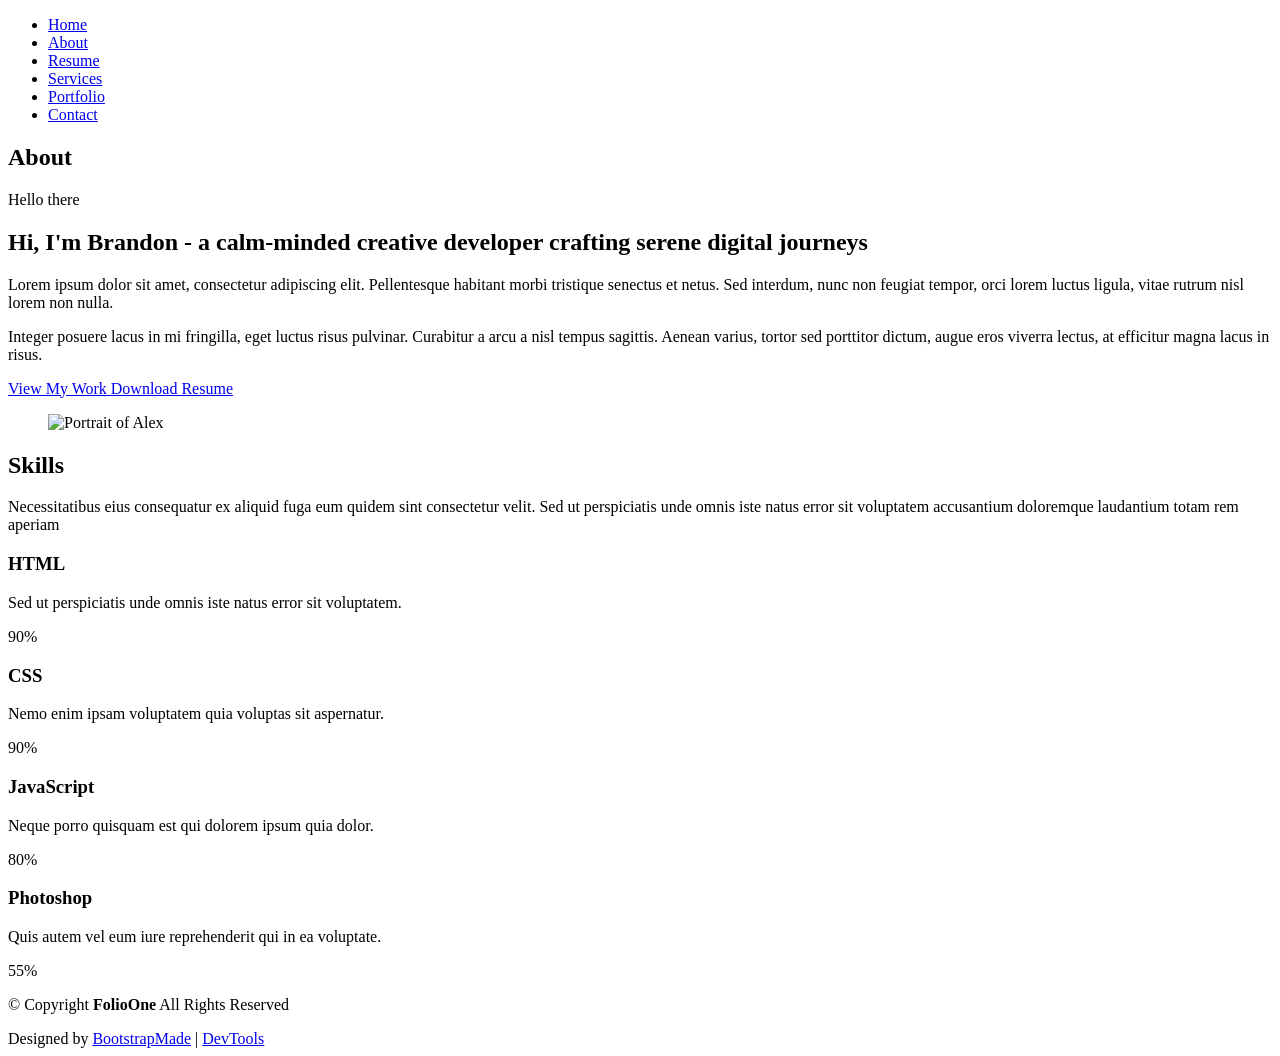
==== about.html @ 2820eb77 "Add files via upload" ====
<!DOCTYPE html>
<html lang="en">

<head>
  <meta charset="utf-8">
  <meta content="width=device-width, initial-scale=1.0" name="viewport">
  <title>About - FolioOne Bootstrap Template</title>
  <meta name="description" content="">
  <meta name="keywords" content="">

  <!-- Favicons -->
  <link href="assets/img/favicon.png" rel="icon">
  <link href="assets/img/apple-touch-icon.png" rel="apple-touch-icon">

  <!-- Fonts -->
  <link href="https://fonts.googleapis.com" rel="preconnect">
  <link href="https://fonts.gstatic.com" rel="preconnect" crossorigin>
  <link href="https://fonts.googleapis.com/css2?family=Roboto:ital,wght@0,100;0,300;0,400;0,500;0,700;0,900;1,100;1,300;1,400;1,500;1,700;1,900&family=Poppins:ital,wght@0,100;0,200;0,300;0,400;0,500;0,600;0,700;0,800;0,900;1,100;1,200;1,300;1,400;1,500;1,600;1,700;1,800;1,900&family=Raleway:ital,wght@0,100;0,200;0,300;0,400;0,500;0,600;0,700;0,800;0,900;1,100;1,200;1,300;1,400;1,500;1,600;1,700;1,800;1,900&display=swap" rel="stylesheet">

  <!-- Vendor CSS Files -->
  <link href="assets/vendor/bootstrap/css/bootstrap.min.css" rel="stylesheet">
  <link href="assets/vendor/bootstrap-icons/bootstrap-icons.css" rel="stylesheet">
  <link href="assets/vendor/aos/aos.css" rel="stylesheet">
  <link href="assets/vendor/swiper/swiper-bundle.min.css" rel="stylesheet">
  <link href="assets/vendor/glightbox/css/glightbox.min.css" rel="stylesheet">

  <!-- Main CSS File -->
  <link href="assets/css/main.css" rel="stylesheet">

  <!-- =======================================================
  * Template Name: FolioOne
  * Template URL: https://bootstrapmade.com/folioone-bootstrap-portfolio-website-template/
  * Updated: Aug 23 2025 with Bootstrap v5.3.7
  * Author: BootstrapMade.com
  * License: https://bootstrapmade.com/license/
  ======================================================== -->
</head>

<body class="about-page">

  <header id="header" class="header d-flex align-items-center light-background sticky-top">
    <div class="container position-relative d-flex align-items-center justify-content-between">

      <!-- <a href="index.html" class="logo d-flex align-items-center me-auto me-xl-0">
      <img src="assets/img/logo.webp" alt="">
      <h1 class="sitename">FolioOne</h1> 
    </a> -->

      <nav id="navmenu" class="navmenu">
        <ul>
          <li><a href="index.html">Home</a></li>
          <li><a href="about.html" class="active">About</a></li>
          <li><a href="resume.html">Resume</a></li>
          <li><a href="services.html">Services</a></li>
          <li><a href="portfolio.html">Portfolio</a></li>
          <li><a href="contact.html">Contact</a></li>
        </ul>
        <i class="mobile-nav-toggle d-xl-none bi bi-list"></i>
      </nav>

      <div class="header-social-links">
        <a href="#" class="twitter"><i class="bi bi-twitter-x"></i></a>
        <a href="#" class="facebook"><i class="bi bi-facebook"></i></a>
        <a href="#" class="instagram"><i class="bi bi-instagram"></i></a>
        <a href="#" class="linkedin"><i class="bi bi-linkedin"></i></a>
      </div>

    </div>
  </header>

  <main class="main">

    <!-- About Section -->
    <section id="about" class="about section">

      <!-- Section Title -->
      <div class="container section-title" data-aos="fade-up">
        <h2>About</h2>
      </div><!-- End Section Title -->

      <div class="container" data-aos="fade-up" data-aos-delay="100">

        <!-- Intro + Photo -->
        <div class="row align-items-center justify-content-between gy-5 mb-5">
          <div class="col-lg-7" data-aos="fade-right" data-aos-delay="150">
            <div class="intro-content">
              <span class="eyebrow">Hello there</span>
              <h2 class="headline">Hi, I'm Brandon - a calm-minded creative developer crafting serene digital journeys</h2>
              <p class="lead">
                Lorem ipsum dolor sit amet, consectetur adipiscing elit. Pellentesque habitant morbi tristique senectus et netus. Sed interdum, nunc non feugiat tempor, orci lorem luctus ligula, vitae rutrum nisl lorem non nulla.
              </p>
              <p>
                Integer posuere lacus in mi fringilla, eget luctus risus pulvinar. Curabitur a arcu a nisl tempus sagittis. Aenean varius, tortor sed porttitor dictum, augue eros viverra lectus, at efficitur magna lacus in risus.
              </p>

              <div class="cta-group">
                <a href="#portfolio" class="btn-ghost">
                  View My Work <i class="bi bi-arrow-up-right"></i>
                </a>
                <a href="#" class="link-underline">
                  Download Resume <i class="bi bi-download"></i>
                </a>
              </div>
            </div>
          </div>

          <div class="col-lg-5" data-aos="zoom-in" data-aos-delay="250">
            <figure class="profile-figure text-center text-lg-end">
              <img src="assets/img/profile/profile-square-11.webp" alt="Portrait of Alex" class="img-fluid profile-photo">
            </figure>
          </div>
        </div>
        <!-- End Intro + Photo -->
      </div>
    </section><!-- /About Section -->

    <!-- Skills Section -->
    <section id="skills" class="skills section">

      <!-- Section Title -->
      <div class="container section-title" data-aos="fade-up">
        <h2>Skills</h2>
        <p>Necessitatibus eius consequatur ex aliquid fuga eum quidem sint consectetur velit. Sed ut perspiciatis unde omnis iste natus error sit voluptatem accusantium doloremque laudantium totam rem aperiam</p>
      </div><!-- End Section Title -->

      <div class="container" data-aos="fade-up" data-aos-delay="100">

        <div class="row g-4 skills-animation">

          <div class="col-md-6 col-lg-3" data-aos="fade-up" data-aos-delay="100">
            <div class="skill-box">
              <h3>HTML</h3>
              <p>Sed ut perspiciatis unde omnis iste natus error sit voluptatem.</p>
              <span class="text-end d-block">90%</span>
              <div class="progress">
                <div class="progress-bar" role="progressbar" aria-valuenow="90" aria-valuemin="0" aria-valuemax="100"></div>
              </div>
            </div>
          </div>

          <div class="col-md-6 col-lg-3" data-aos="fade-up" data-aos-delay="200">
            <div class="skill-box">
              <h3>CSS</h3>
              <p>Nemo enim ipsam voluptatem quia voluptas sit aspernatur.</p>
              <span class="text-end d-block">90%</span>
              <div class="progress">
                <div class="progress-bar" role="progressbar" aria-valuenow="95" aria-valuemin="0" aria-valuemax="100"></div>
              </div>
            </div>
          </div>

          <div class="col-md-6 col-lg-3" data-aos="fade-up" data-aos-delay="300">
            <div class="skill-box">
              <h3>JavaScript</h3>
              <p>Neque porro quisquam est qui dolorem ipsum quia dolor.</p>
              <span class="text-end d-block">80%</span>
              <div class="progress">
                <div class="progress-bar" role="progressbar" aria-valuenow="80" aria-valuemin="0" aria-valuemax="100"></div>
              </div>
            </div>
          </div>

          <div class="col-md-6 col-lg-3" data-aos="fade-up" data-aos-delay="400">
            <div class="skill-box">
              <h3>Photoshop</h3>
              <p>Quis autem vel eum iure reprehenderit qui in ea voluptate.</p>
              <span class="text-end d-block">55%</span>
              <div class="progress">
                <div class="progress-bar" role="progressbar" aria-valuenow="55" aria-valuemin="0" aria-valuemax="100">
                </div>
              </div>
            </div>
          </div>

        </div>

      </div>

    </section><!-- /Skills Section -->
  </main>

  <footer id="footer" class="footer">

    <div class="container">
      <div class="copyright text-center ">
        <p>© <span>Copyright</span> <strong class="px-1 sitename">FolioOne</strong> <span>All Rights Reserved<br></span></p>
      </div>
      <div class="social-links d-flex justify-content-center">
        <a href=""><i class="bi bi-twitter-x"></i></a>
        <a href=""><i class="bi bi-facebook"></i></a>
        <a href=""><i class="bi bi-instagram"></i></a>
        <a href=""><i class="bi bi-linkedin"></i></a>
      </div>
      <div class="credits">
        <!-- All the links in the footer should remain intact. -->
        <!-- You can delete the links only if you've purchased the pro version. -->
        <!-- Licensing information: https://bootstrapmade.com/license/ -->
        <!-- Purchase the pro version with working PHP/AJAX contact form: [buy-url] -->
        Designed by <a href="https://bootstrapmade.com/">BootstrapMade</a> | <a href="https://bootstrapmade.com/tools/">DevTools</a>
      </div>
    </div>

  </footer>

  <!-- Scroll Top -->
  <a href="#" id="scroll-top" class="scroll-top d-flex align-items-center justify-content-center"><i class="bi bi-arrow-up-short"></i></a>

  <!-- Preloader -->
  <div id="preloader"></div>

  <!-- Vendor JS Files -->
  <script src="assets/vendor/bootstrap/js/bootstrap.bundle.min.js"></script>
  <script src="assets/vendor/php-email-form/validate.js"></script>
  <script src="assets/vendor/aos/aos.js"></script>
  <script src="assets/vendor/typed.js/typed.umd.js"></script>
  <script src="assets/vendor/waypoints/noframework.waypoints.js"></script>
  <script src="assets/vendor/purecounter/purecounter_vanilla.js"></script>
  <script src="assets/vendor/swiper/swiper-bundle.min.js"></script>
  <script src="assets/vendor/imagesloaded/imagesloaded.pkgd.min.js"></script>
  <script src="assets/vendor/isotope-layout/isotope.pkgd.min.js"></script>
  <script src="assets/vendor/glightbox/js/glightbox.min.js"></script>

  <!-- Main JS File -->
  <script src="assets/js/main.js"></script>

</body>

</html>
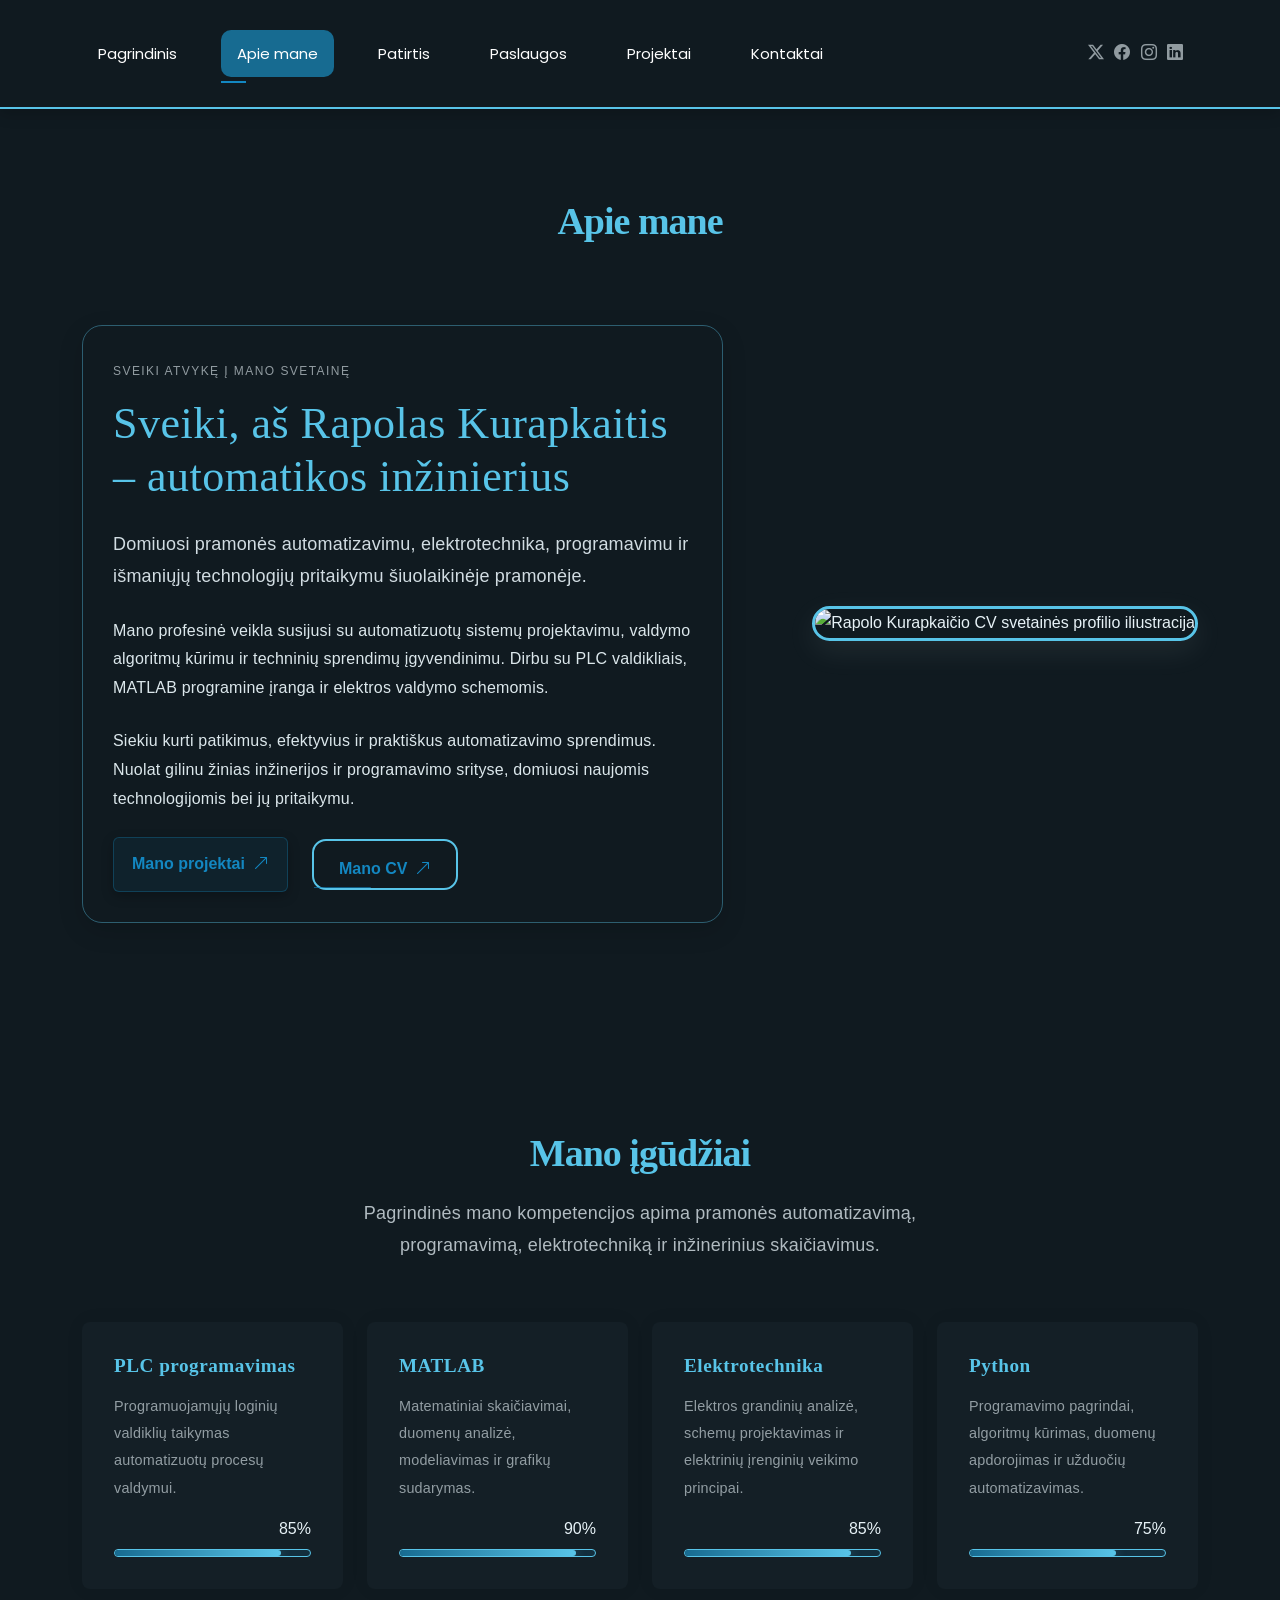
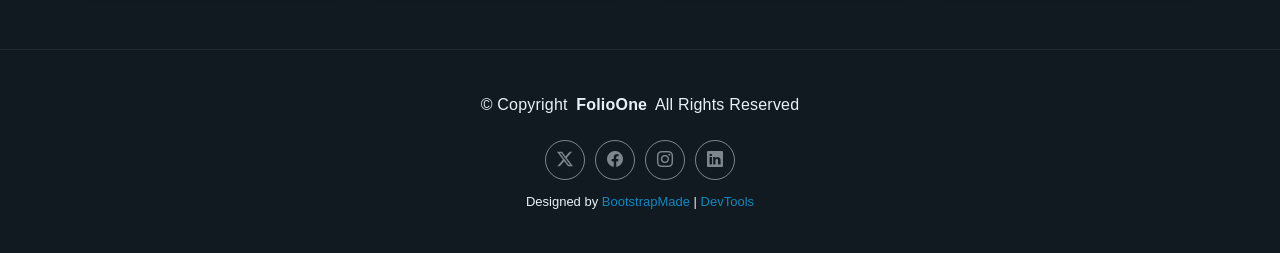
==== commit e77d6a6b: "." ====
--- a/about.html
+++ b/about.html
@@ -1,21 +1,22 @@
+
 <!DOCTYPE html>
-<html lang="en">
+<html lang="lt">
 
 <head>
   <meta charset="utf-8">
   <meta content="width=device-width, initial-scale=1.0" name="viewport">
-  <title>About - FolioOne Bootstrap Template</title>
-  <meta name="description" content="">
-  <meta name="keywords" content="">
+  <title>Apie mane - Rapolas Kurapkaitis</title>
+  <meta name="description" content="Rapolas Kurapkaitis – automatikos inžinierius. Informacija apie profesinę veiklą, patirtį ir įgūdžius.">
+  <meta name="keywords" content="Rapolas Kurapkaitis, automatika, inžinerija, PLC, MATLAB, programavimas">
 
   <!-- Favicons -->
-  <link href="assets/img/favicon.png" rel="icon">
+  <link href="assets/img/Zenklas-Itampa.png" rel="icon">
   <link href="assets/img/apple-touch-icon.png" rel="apple-touch-icon">
 
   <!-- Fonts -->
   <link href="https://fonts.googleapis.com" rel="preconnect">
   <link href="https://fonts.gstatic.com" rel="preconnect" crossorigin>
-  <link href="https://fonts.googleapis.com/css2?family=Roboto:ital,wght@0,100;0,300;0,400;0,500;0,700;0,900;1,100;1,300;1,400;1,500;1,700;1,900&family=Poppins:ital,wght@0,100;0,200;0,300;0,400;0,500;0,600;0,700;0,800;0,900;1,100;1,200;1,300;1,400;1,500;1,600;1,700;1,800;1,900&family=Raleway:ital,wght@0,100;0,200;0,300;0,400;0,500;0,600;0,700;0,800;0,900;1,100;1,200;1,300;1,400;1,500;1,600;1,700;1,800;1,900&display=swap" rel="stylesheet">
+  <link href="https://fonts.googleapis.com/css2?family=Roboto:ital,wght@0,100;0,300;0,400;0,500;0,700;0,900;1,100;1,300;1,400;1,500;1,700;1,900&family=Poppins:ital,wght@0,100;0,200;0,300;0,400;0,500;0,600;0,700;0,800;0,900;1,100;1,200;1,300;1,400;1,500;1,600;1,700;1,800;1,900&family=Raleway:ital,wght@0,100;0,200;0,300;0,400;0,500;0,600;0,700;0,800;0,900;1,100;1,300;1,400;1,500;1,600;1,700;1,800;1,900&display=swap" rel="stylesheet">
 
   <!-- Vendor CSS Files -->
   <link href="assets/vendor/bootstrap/css/bootstrap.min.css" rel="stylesheet">
@@ -26,6 +27,7 @@
 
   <!-- Main CSS File -->
   <link href="assets/css/main.css" rel="stylesheet">
+  <link href="assets/css/custom.css" rel="stylesheet">
 
   <!-- =======================================================
   * Template Name: FolioOne
@@ -41,28 +43,23 @@
   <header id="header" class="header d-flex align-items-center light-background sticky-top">
     <div class="container position-relative d-flex align-items-center justify-content-between">
 
-      <!-- <a href="index.html" class="logo d-flex align-items-center me-auto me-xl-0">
-      <img src="assets/img/logo.webp" alt="">
-      <h1 class="sitename">FolioOne</h1> 
-    </a> -->
-
       <nav id="navmenu" class="navmenu">
         <ul>
-          <li><a href="index.html">Home</a></li>
-          <li><a href="about.html" class="active">About</a></li>
-          <li><a href="resume.html">Resume</a></li>
-          <li><a href="services.html">Services</a></li>
-          <li><a href="portfolio.html">Portfolio</a></li>
-          <li><a href="contact.html">Contact</a></li>
+          <li><a href="index.html">Pagrindinis</a></li>
+          <li><a href="about.html" class="active">Apie mane</a></li>
+          <li><a href="resume.html">Patirtis</a></li>
+          <li><a href="services.html">Paslaugos</a></li>
+          <li><a href="portfolio.html">Projektai</a></li>
+          <li><a href="contact.html">Kontaktai</a></li>
         </ul>
         <i class="mobile-nav-toggle d-xl-none bi bi-list"></i>
       </nav>
 
       <div class="header-social-links">
-        <a href="#" class="twitter"><i class="bi bi-twitter-x"></i></a>
-        <a href="#" class="facebook"><i class="bi bi-facebook"></i></a>
-        <a href="#" class="instagram"><i class="bi bi-instagram"></i></a>
-        <a href="#" class="linkedin"><i class="bi bi-linkedin"></i></a>
+        <a href="#" class="twitter" aria-label="X"><i class="bi bi-twitter-x"></i></a>
+        <a href="#" class="facebook" aria-label="Facebook"><i class="bi bi-facebook"></i></a>
+        <a href="#" class="instagram" aria-label="Instagram"><i class="bi bi-instagram"></i></a>
+        <a href="#" class="linkedin" aria-label="LinkedIn"><i class="bi bi-linkedin"></i></a>
       </div>
 
     </div>
@@ -75,42 +72,68 @@
 
       <!-- Section Title -->
       <div class="container section-title" data-aos="fade-up">
-        <h2>About</h2>
+        <h2>Apie mane</h2>
       </div><!-- End Section Title -->
 
       <div class="container" data-aos="fade-up" data-aos-delay="100">
 
         <!-- Intro + Photo -->
         <div class="row align-items-center justify-content-between gy-5 mb-5">
+
           <div class="col-lg-7" data-aos="fade-right" data-aos-delay="150">
             <div class="intro-content">
-              <span class="eyebrow">Hello there</span>
-              <h2 class="headline">Hi, I'm Brandon - a calm-minded creative developer crafting serene digital journeys</h2>
+
+              <span class="eyebrow">Sveiki atvykę į mano svetainę</span>
+
+              <h2 class="headline">
+                Sveiki, aš Rapolas Kurapkaitis – automatikos inžinierius
+              </h2>
+
               <p class="lead">
-                Lorem ipsum dolor sit amet, consectetur adipiscing elit. Pellentesque habitant morbi tristique senectus et netus. Sed interdum, nunc non feugiat tempor, orci lorem luctus ligula, vitae rutrum nisl lorem non nulla.
-              </p>
-              <p>
-                Integer posuere lacus in mi fringilla, eget luctus risus pulvinar. Curabitur a arcu a nisl tempus sagittis. Aenean varius, tortor sed porttitor dictum, augue eros viverra lectus, at efficitur magna lacus in risus.
+                Domiuosi pramonės automatizavimu, elektrotechnika,
+                programavimu ir išmaniųjų technologijų pritaikymu
+                šiuolaikinėje pramonėje.
+              </p>
+
+              <p>
+                Mano profesinė veikla susijusi su automatizuotų sistemų
+                projektavimu, valdymo algoritmų kūrimu ir techninių
+                sprendimų įgyvendinimu. Dirbu su PLC valdikliais,
+                MATLAB programine įranga ir elektros valdymo schemomis.
+              </p>
+
+              <p>
+                Siekiu kurti patikimus, efektyvius ir praktiškus
+                automatizavimo sprendimus. Nuolat gilinu žinias
+                inžinerijos ir programavimo srityse, domiuosi
+                naujomis technologijomis bei jų pritaikymu.
               </p>
 
               <div class="cta-group">
-                <a href="#portfolio" class="btn-ghost">
-                  View My Work <i class="bi bi-arrow-up-right"></i>
+                <a href="portfolio.html" class="btn-ghost">
+                  Mano projektai <i class="bi bi-arrow-up-right"></i>
                 </a>
-                <a href="#" class="link-underline">
-                  Download Resume <i class="bi bi-download"></i>
+
+                <a href="resume.html" class="link-underline">
+                  Mano CV <i class="bi bi-arrow-up-right"></i>
                 </a>
               </div>
+
             </div>
           </div>
 
           <div class="col-lg-5" data-aos="zoom-in" data-aos-delay="250">
             <figure class="profile-figure text-center text-lg-end">
-              <img src="assets/img/profile/profile-square-11.webp" alt="Portrait of Alex" class="img-fluid profile-photo">
+              <img
+                src="assets/img/profile/profile-square-11.webp"
+                alt="Rapolo Kurapkaičio CV svetainės profilio iliustracija"
+                class="img-fluid profile-photo">
             </figure>
           </div>
+
         </div>
         <!-- End Intro + Photo -->
+
       </div>
     </section><!-- /About Section -->
 
@@ -119,54 +142,96 @@
 
       <!-- Section Title -->
       <div class="container section-title" data-aos="fade-up">
-        <h2>Skills</h2>
-        <p>Necessitatibus eius consequatur ex aliquid fuga eum quidem sint consectetur velit. Sed ut perspiciatis unde omnis iste natus error sit voluptatem accusantium doloremque laudantium totam rem aperiam</p>
+        <h2>Mano įgūdžiai</h2>
+        <p>
+          Pagrindinės mano kompetencijos apima pramonės automatizavimą,
+          programavimą, elektrotechniką ir inžinerinius skaičiavimus.
+        </p>
       </div><!-- End Section Title -->
 
       <div class="container" data-aos="fade-up" data-aos-delay="100">
 
         <div class="row g-4 skills-animation">
 
+          <!-- Skill 1 -->
           <div class="col-md-6 col-lg-3" data-aos="fade-up" data-aos-delay="100">
             <div class="skill-box">
-              <h3>HTML</h3>
-              <p>Sed ut perspiciatis unde omnis iste natus error sit voluptatem.</p>
+              <h3>PLC programavimas</h3>
+              <p>
+                Programuojamųjų loginių valdiklių taikymas
+                automatizuotų procesų valdymui.
+              </p>
+              <span class="text-end d-block">85%</span>
+              <div class="progress">
+                <div
+                  class="progress-bar"
+                  role="progressbar"
+                  aria-valuenow="85"
+                  aria-valuemin="0"
+                  aria-valuemax="100">
+                </div>
+              </div>
+            </div>
+          </div>
+
+          <!-- Skill 2 -->
+          <div class="col-md-6 col-lg-3" data-aos="fade-up" data-aos-delay="200">
+            <div class="skill-box">
+              <h3>MATLAB</h3>
+              <p>
+                Matematiniai skaičiavimai, duomenų analizė,
+                modeliavimas ir grafikų sudarymas.
+              </p>
               <span class="text-end d-block">90%</span>
               <div class="progress">
-                <div class="progress-bar" role="progressbar" aria-valuenow="90" aria-valuemin="0" aria-valuemax="100"></div>
-              </div>
-            </div>
-          </div>
-
-          <div class="col-md-6 col-lg-3" data-aos="fade-up" data-aos-delay="200">
-            <div class="skill-box">
-              <h3>CSS</h3>
-              <p>Nemo enim ipsam voluptatem quia voluptas sit aspernatur.</p>
-              <span class="text-end d-block">90%</span>
-              <div class="progress">
-                <div class="progress-bar" role="progressbar" aria-valuenow="95" aria-valuemin="0" aria-valuemax="100"></div>
-              </div>
-            </div>
-          </div>
-
+                <div
+                  class="progress-bar"
+                  role="progressbar"
+                  aria-valuenow="90"
+                  aria-valuemin="0"
+                  aria-valuemax="100">
+                </div>
+              </div>
+            </div>
+          </div>
+
+          <!-- Skill 3 -->
           <div class="col-md-6 col-lg-3" data-aos="fade-up" data-aos-delay="300">
             <div class="skill-box">
-              <h3>JavaScript</h3>
-              <p>Neque porro quisquam est qui dolorem ipsum quia dolor.</p>
-              <span class="text-end d-block">80%</span>
+              <h3>Elektrotechnika</h3>
+              <p>
+                Elektros grandinių analizė, schemų projektavimas
+                ir elektrinių įrenginių veikimo principai.
+              </p>
+              <span class="text-end d-block">85%</span>
               <div class="progress">
-                <div class="progress-bar" role="progressbar" aria-valuenow="80" aria-valuemin="0" aria-valuemax="100"></div>
-              </div>
-            </div>
-          </div>
-
+                <div
+                  class="progress-bar"
+                  role="progressbar"
+                  aria-valuenow="85"
+                  aria-valuemin="0"
+                  aria-valuemax="100">
+                </div>
+              </div>
+            </div>
+          </div>
+
+          <!-- Skill 4 -->
           <div class="col-md-6 col-lg-3" data-aos="fade-up" data-aos-delay="400">
             <div class="skill-box">
-              <h3>Photoshop</h3>
-              <p>Quis autem vel eum iure reprehenderit qui in ea voluptate.</p>
-              <span class="text-end d-block">55%</span>
+              <h3>Python</h3>
+              <p>
+                Programavimo pagrindai, algoritmų kūrimas,
+                duomenų apdorojimas ir užduočių automatizavimas.
+              </p>
+              <span class="text-end d-block">75%</span>
               <div class="progress">
-                <div class="progress-bar" role="progressbar" aria-valuenow="55" aria-valuemin="0" aria-valuemax="100">
+                <div
+                  class="progress-bar"
+                  role="progressbar"
+                  aria-valuenow="75"
+                  aria-valuemin="0"
+                  aria-valuemax="100">
                 </div>
               </div>
             </div>
@@ -177,33 +242,45 @@
       </div>
 
     </section><!-- /Skills Section -->
+
   </main>
 
   <footer id="footer" class="footer">
 
     <div class="container">
-      <div class="copyright text-center ">
-        <p>© <span>Copyright</span> <strong class="px-1 sitename">FolioOne</strong> <span>All Rights Reserved<br></span></p>
-      </div>
+      <div class="copyright text-center">
+        <p>
+          © <span>Copyright</span>
+          <strong class="px-1 sitename">FolioOne</strong>
+          <span>All Rights Reserved</span>
+        </p>
+      </div>
+
       <div class="social-links d-flex justify-content-center">
-        <a href=""><i class="bi bi-twitter-x"></i></a>
-        <a href=""><i class="bi bi-facebook"></i></a>
-        <a href=""><i class="bi bi-instagram"></i></a>
-        <a href=""><i class="bi bi-linkedin"></i></a>
-      </div>
+        <a href="#" aria-label="X"><i class="bi bi-twitter-x"></i></a>
+        <a href="#" aria-label="Facebook"><i class="bi bi-facebook"></i></a>
+        <a href="#" aria-label="Instagram"><i class="bi bi-instagram"></i></a>
+        <a href="#" aria-label="LinkedIn"><i class="bi bi-linkedin"></i></a>
+      </div>
+
       <div class="credits">
         <!-- All the links in the footer should remain intact. -->
         <!-- You can delete the links only if you've purchased the pro version. -->
         <!-- Licensing information: https://bootstrapmade.com/license/ -->
         <!-- Purchase the pro version with working PHP/AJAX contact form: [buy-url] -->
-        Designed by <a href="https://bootstrapmade.com/">BootstrapMade</a> | <a href="https://bootstrapmade.com/tools/">DevTools</a>
-      </div>
+        Designed by
+        <a href="https://bootstrapmade.com/">BootstrapMade</a>
+        |
+        <a href="https://bootstrapmade.com/tools/">DevTools</a>
+      </div>
+
     </div>
-
   </footer>
 
   <!-- Scroll Top -->
-  <a href="#" id="scroll-top" class="scroll-top d-flex align-items-center justify-content-center"><i class="bi bi-arrow-up-short"></i></a>
+  <a href="#" id="scroll-top" class="scroll-top d-flex align-items-center justify-content-center">
+    <i class="bi bi-arrow-up-short"></i>
+  </a>
 
   <!-- Preloader -->
   <div id="preloader"></div>
@@ -225,4 +302,4 @@
 
 </body>
 
-</html>+</html>
--- a/assets/css/main.css
+++ b/assets/css/main.css
@@ -0,0 +1,2855 @@
+/**
+* Template Name: FolioOne
+* Template URL: https://bootstrapmade.com/folioone-bootstrap-portfolio-website-template/
+* Updated: Aug 23 2025 with Bootstrap v5.3.7
+* Author: BootstrapMade.com
+* License: https://bootstrapmade.com/license/
+*/
+
+/*--------------------------------------------------------------
+# Font & Color Variables
+# Help: https://bootstrapmade.com/color-system/
+--------------------------------------------------------------*/
+/* Fonts */
+:root {
+  --default-font: "Roboto",  system-ui, -apple-system, "Segoe UI", Roboto, "Helvetica Neue", Arial, "Noto Sans", "Liberation Sans", sans-serif, "Apple Color Emoji", "Segoe UI Emoji", "Segoe UI Symbol", "Noto Color Emoji";
+  --heading-font: "Raleway",  sans-serif;
+  --nav-font: "Poppins",  sans-serif;
+}
+
+/* Global Colors - The following color variables are used throughout the website. Updating them here will change the color scheme of the entire website */
+:root { 
+  --background-color: #101a20; /* Background color for the entire website, including individual sections */
+  --default-color: #e7f2f7; /* Default color used for the majority of the text content across the entire website */
+  --heading-color: #ffffff; /* Color for headings, subheadings and title throughout the website */
+  --accent-color: #1387c1; /* Accent color that represents your brand on the website. It's used for buttons, links, and other elements that need to stand out */
+  --surface-color: #141f26; /* The surface color is used as a background of boxed elements within sections, such as cards, icon boxes, or other elements that require a visual separation from the global background. */
+  --contrast-color: #ffffff; /* Contrast color for text, ensuring readability against backgrounds of accent, heading, or default colors. */
+}
+
+/* Nav Menu Colors - The following color variables are used specifically for the navigation menu. They are separate from the global colors to allow for more customization options */
+:root {
+  --nav-color: #ffffff;  /* The default color of the main navmenu links */
+  --nav-hover-color: #1387c1; /* Applied to main navmenu links when they are hovered over or active */
+  --nav-mobile-background-color: #213642; /* Used as the background color for mobile navigation menu */
+  --nav-dropdown-background-color: #051117; /* Used as the background color for dropdown items that appear when hovering over primary navigation items */
+  --nav-dropdown-color: #e7f2f7; /* Used for navigation links of the dropdown items in the navigation menu. */
+  --nav-dropdown-hover-color: #1387c1; /* Similar to --nav-hover-color, this color is applied to dropdown navigation links when they are hovered over. */
+}
+
+/* Color Presets - These classes override global colors when applied to any section or element, providing reuse of the sam color scheme. */
+
+.light-background {
+  --background-color: #142027;
+  --surface-color: #325264;
+}
+
+.dark-background {
+  --background-color: #0b1419;
+  --default-color: #ffffff;
+  --heading-color: #ffffff;
+  --surface-color: #252525;
+  --contrast-color: #ffffff;
+}
+
+/* Smooth scroll */
+:root {
+  scroll-behavior: smooth;
+}
+
+/*--------------------------------------------------------------
+# General Styling & Shared Classes
+--------------------------------------------------------------*/
+body {
+  color: var(--default-color);
+  background-color: var(--background-color);
+  font-family: var(--default-font);
+}
+
+a {
+  color: var(--accent-color);
+  text-decoration: none;
+  transition: 0.3s;
+}
+
+a:hover {
+  color: color-mix(in srgb, var(--accent-color), transparent 25%);
+  text-decoration: none;
+}
+
+h1,
+h2,
+h3,
+h4,
+h5,
+h6 {
+  color: var(--heading-color);
+  font-family: var(--heading-font);
+}
+
+/* PHP Email Form Messages
+------------------------------*/
+.php-email-form .error-message {
+  display: none;
+  background: #df1529;
+  color: #ffffff;
+  text-align: left;
+  padding: 15px;
+  margin-bottom: 24px;
+  font-weight: 600;
+}
+
+.php-email-form .sent-message {
+  display: none;
+  color: #ffffff;
+  background: #059652;
+  text-align: center;
+  padding: 15px;
+  margin-bottom: 24px;
+  font-weight: 600;
+}
+
+.php-email-form .loading {
+  display: none;
+  background: var(--surface-color);
+  text-align: center;
+  padding: 15px;
+  margin-bottom: 24px;
+}
+
+.php-email-form .loading:before {
+  content: "";
+  display: inline-block;
+  border-radius: 50%;
+  width: 24px;
+  height: 24px;
+  margin: 0 10px -6px 0;
+  border: 3px solid var(--accent-color);
+  border-top-color: var(--surface-color);
+  animation: php-email-form-loading 1s linear infinite;
+}
+
+@keyframes php-email-form-loading {
+  0% {
+    transform: rotate(0deg);
+  }
+
+  100% {
+    transform: rotate(360deg);
+  }
+}
+
+/*--------------------------------------------------------------
+# Global Header
+--------------------------------------------------------------*/
+.header {
+  --background-color: rgba(255, 255, 255, 0);
+  color: var(--default-color);
+  background-color: var(--background-color);
+  padding: 15px 0;
+  transition: all 0.5s;
+  z-index: 997;
+  border-bottom: 1px solid color-mix(in srgb, var(--default-color), transparent 92%);
+}
+
+.header .logo {
+  line-height: 1;
+}
+
+.header .logo img {
+  max-height: 36px;
+  margin-right: 8px;
+}
+
+.header .logo h1 {
+  font-size: 32px;
+  margin: 0;
+  font-weight: 400;
+  color: var(--heading-color);
+}
+
+.header .header-social-links {
+  padding-right: 15px;
+}
+
+.header .header-social-links a {
+  color: color-mix(in srgb, var(--default-color), transparent 40%);
+  padding-left: 6px;
+  display: inline-block;
+  transition: 0.3s;
+  font-size: 16px;
+}
+
+.header .header-social-links a:hover {
+  color: var(--default-color);
+}
+
+.header .header-social-links a i {
+  line-height: 0px;
+}
+
+@media (max-width: 1200px) {
+  .header .logo {
+    order: 1;
+  }
+
+  .header .header-social-links {
+    order: 2;
+  }
+
+  .header .navmenu {
+    order: 3;
+  }
+}
+
+/* Global Header on Scroll
+------------------------------*/
+.scrolled .header {
+  --background-color: rgba(16, 26, 32, 0.9);
+}
+
+/*--------------------------------------------------------------
+# Navigation Menu
+--------------------------------------------------------------*/
+/* Desktop Navigation */
+@media (min-width: 1200px) {
+  .navmenu {
+    padding: 0;
+  }
+
+  .navmenu ul {
+    margin: 0;
+    padding: 0;
+    display: flex;
+    list-style: none;
+    align-items: center;
+  }
+
+  .navmenu li {
+    position: relative;
+  }
+
+  .navmenu>ul>li {
+    white-space: nowrap;
+    padding: 15px 28px 15px 0;
+  }
+
+  .navmenu>ul>li:last-child {
+    padding-right: 0;
+  }
+
+  .navmenu a,
+  .navmenu a:focus {
+    color: var(--nav-color);
+    font-size: 15px;
+    padding: 0 2px;
+    font-family: var(--nav-font);
+    font-weight: 400;
+    display: flex;
+    align-items: center;
+    justify-content: space-between;
+    white-space: nowrap;
+    transition: 0.3s;
+    position: relative;
+  }
+
+  .navmenu a i,
+  .navmenu a:focus i {
+    font-size: 12px;
+    line-height: 0;
+    margin-left: 5px;
+    transition: 0.3s;
+  }
+
+  .navmenu>ul>li>a:before {
+    content: "";
+    position: absolute;
+    height: 2px;
+    bottom: -6px;
+    left: 0;
+    background-color: var(--nav-hover-color);
+    visibility: hidden;
+    width: 0px;
+    transition: all 0.3s ease-in-out 0s;
+  }
+
+  .navmenu a:hover:before,
+  .navmenu li:hover>a:before,
+  .navmenu .active:before {
+    visibility: visible;
+    width: 25px;
+  }
+
+  .navmenu li:hover>a,
+  .navmenu .active,
+  .navmenu .active:focus {
+    color: var(--nav-hover-color);
+  }
+
+  .navmenu .dropdown ul {
+    margin: 0;
+    padding: 10px 0;
+    background: var(--nav-dropdown-background-color);
+    display: block;
+    position: absolute;
+    visibility: hidden;
+    left: -5px;
+    top: 130%;
+    opacity: 0;
+    transition: 0.3s;
+    border-radius: 4px;
+    z-index: 99;
+    box-shadow: 0px 0px 30px rgba(0, 0, 0, 0.1);
+  }
+
+  .navmenu .dropdown ul li {
+    min-width: 200px;
+  }
+
+  .navmenu .dropdown ul a {
+    padding: 10px 20px;
+    font-size: 15px;
+    text-transform: none;
+    color: var(--nav-dropdown-color);
+  }
+
+  .navmenu .dropdown ul a i {
+    font-size: 12px;
+  }
+
+  .navmenu .dropdown ul a:hover,
+  .navmenu .dropdown ul .active:hover,
+  .navmenu .dropdown ul li:hover>a {
+    color: var(--nav-dropdown-hover-color);
+  }
+
+  .navmenu .dropdown:hover>ul {
+    opacity: 1;
+    top: 100%;
+    visibility: visible;
+  }
+
+  .navmenu .dropdown .dropdown ul {
+    top: 0;
+    left: -90%;
+    visibility: hidden;
+  }
+
+  .navmenu .dropdown .dropdown:hover>ul {
+    opacity: 1;
+    top: 0;
+    left: -100%;
+    visibility: visible;
+  }
+}
+
+/* Mobile Navigation */
+@media (max-width: 1199px) {
+  .mobile-nav-toggle {
+    color: var(--nav-color);
+    font-size: 28px;
+    line-height: 0;
+    margin-right: 10px;
+    cursor: pointer;
+    transition: color 0.3s;
+  }
+
+  .navmenu {
+    padding: 0;
+    z-index: 9997;
+  }
+
+  .navmenu ul {
+    display: none;
+    list-style: none;
+    position: absolute;
+    inset: 60px 20px 20px 20px;
+    padding: 10px 0;
+    margin: 0;
+    border-radius: 6px;
+    background-color: var(--nav-mobile-background-color);
+    border: 1px solid color-mix(in srgb, var(--default-color), transparent 90%);
+    box-shadow: none;
+    overflow-y: auto;
+    transition: 0.3s;
+    z-index: 9998;
+  }
+
+  .navmenu a,
+  .navmenu a:focus {
+    color: var(--nav-dropdown-color);
+    padding: 10px 20px;
+    font-family: var(--nav-font);
+    font-size: 17px;
+    font-weight: 500;
+    display: flex;
+    align-items: center;
+    justify-content: space-between;
+    white-space: nowrap;
+    transition: 0.3s;
+  }
+
+  .navmenu a i,
+  .navmenu a:focus i {
+    font-size: 12px;
+    line-height: 0;
+    margin-left: 5px;
+    width: 30px;
+    height: 30px;
+    display: flex;
+    align-items: center;
+    justify-content: center;
+    border-radius: 50%;
+    transition: 0.3s;
+    background-color: color-mix(in srgb, var(--accent-color), transparent 90%);
+  }
+
+  .navmenu a i:hover,
+  .navmenu a:focus i:hover {
+    background-color: var(--accent-color);
+    color: var(--contrast-color);
+  }
+
+  .navmenu a:hover,
+  .navmenu .active,
+  .navmenu .active:focus {
+    color: var(--nav-dropdown-hover-color);
+  }
+
+  .navmenu .active i,
+  .navmenu .active:focus i {
+    background-color: var(--accent-color);
+    color: var(--contrast-color);
+    transform: rotate(180deg);
+  }
+
+  .navmenu .dropdown ul {
+    position: static;
+    display: none;
+    z-index: 99;
+    padding: 10px 0;
+    margin: 10px 20px;
+    background-color: var(--nav-dropdown-background-color);
+    transition: all 0.5s ease-in-out;
+  }
+
+  .navmenu .dropdown ul ul {
+    background-color: rgba(33, 37, 41, 0.1);
+  }
+
+  .navmenu .dropdown>.dropdown-active {
+    display: block;
+    background-color: rgba(33, 37, 41, 0.03);
+  }
+
+  .mobile-nav-active {
+    overflow: hidden;
+  }
+
+  .mobile-nav-active .mobile-nav-toggle {
+    color: #fff;
+    position: absolute;
+    font-size: 32px;
+    top: 15px;
+    right: 15px;
+    margin-right: 0;
+    z-index: 9999;
+  }
+
+  .mobile-nav-active .navmenu {
+    position: fixed;
+    overflow: hidden;
+    inset: 0;
+    background: rgba(33, 37, 41, 0.8);
+    transition: 0.3s;
+  }
+
+  .mobile-nav-active .navmenu>ul {
+    display: block;
+  }
+}
+
+/*--------------------------------------------------------------
+# Global Footer
+--------------------------------------------------------------*/
+.footer {
+  color: var(--default-color);
+  background-color: var(--background-color);
+  font-size: 14px;
+  padding: 40px 0;
+  position: relative;
+  border-top: 1px solid color-mix(in srgb, var(--default-color), transparent 92%);
+}
+
+.footer .copyright p {
+  margin-bottom: 0;
+}
+
+.footer .social-links {
+  margin-top: 20px;
+}
+
+.footer .social-links a {
+  display: flex;
+  align-items: center;
+  justify-content: center;
+  width: 40px;
+  height: 40px;
+  border-radius: 50%;
+  border: 1px solid color-mix(in srgb, var(--default-color), transparent 50%);
+  font-size: 16px;
+  color: color-mix(in srgb, var(--default-color), transparent 50%);
+  margin: 0 5px;
+  transition: 0.3s;
+}
+
+.footer .social-links a:hover {
+  color: var(--accent-color);
+  border-color: var(--accent-color);
+}
+
+.footer .credits {
+  margin-top: 10px;
+  font-size: 13px;
+  text-align: center;
+}
+
+/*--------------------------------------------------------------
+# Preloader
+--------------------------------------------------------------*/
+#preloader {
+  position: fixed;
+  inset: 0;
+  z-index: 9999;
+  overflow: hidden;
+  background-color: var(--background-color);
+  transition: all 0.6s ease-out;
+  width: 100%;
+  height: 100vh;
+}
+
+#preloader:before,
+#preloader:after {
+  content: "";
+  position: absolute;
+  border: 4px solid var(--accent-color);
+  border-radius: 50%;
+  animation: animate-preloader 2s cubic-bezier(0, 0.2, 0.8, 1) infinite;
+}
+
+#preloader:after {
+  animation-delay: -0.5s;
+}
+
+@keyframes animate-preloader {
+  0% {
+    width: 10px;
+    height: 10px;
+    top: calc(50% - 5px);
+    left: calc(50% - 5px);
+    opacity: 1;
+  }
+
+  100% {
+    width: 72px;
+    height: 72px;
+    top: calc(50% - 36px);
+    left: calc(50% - 36px);
+    opacity: 0;
+  }
+}
+
+/*--------------------------------------------------------------
+# Scroll Top Button
+--------------------------------------------------------------*/
+.scroll-top {
+  position: fixed;
+  visibility: hidden;
+  opacity: 0;
+  right: 15px;
+  bottom: -15px;
+  z-index: 99999;
+  background-color: var(--accent-color);
+  width: 44px;
+  height: 44px;
+  border-radius: 50px;
+  transition: all 0.4s;
+}
+
+.scroll-top i {
+  font-size: 24px;
+  color: var(--contrast-color);
+  line-height: 0;
+}
+
+.scroll-top:hover {
+  background-color: color-mix(in srgb, var(--accent-color), transparent 20%);
+  color: var(--contrast-color);
+}
+
+.scroll-top.active {
+  visibility: visible;
+  opacity: 1;
+  bottom: 15px;
+}
+
+/*--------------------------------------------------------------
+# Disable aos animation delay on mobile devices
+--------------------------------------------------------------*/
+@media screen and (max-width: 768px) {
+  [data-aos-delay] {
+    transition-delay: 0 !important;
+  }
+}
+
+/*--------------------------------------------------------------
+# Global Page Titles & Breadcrumbs
+--------------------------------------------------------------*/
+.page-title {
+  color: var(--default-color);
+  background-color: var(--background-color);
+  position: relative;
+}
+
+.page-title .heading {
+  padding: 80px 0;
+  border-top: 1px solid color-mix(in srgb, var(--default-color), transparent 90%);
+}
+
+.page-title .heading h1 {
+  font-size: 38px;
+  font-weight: 700;
+}
+
+.page-title nav {
+  background-color: color-mix(in srgb, var(--default-color), transparent 96%);
+  padding: 20px 0;
+}
+
+.page-title nav ol {
+  display: flex;
+  flex-wrap: wrap;
+  list-style: none;
+  padding: 0;
+  margin: 0;
+  font-size: 16px;
+  font-weight: 400;
+}
+
+.page-title nav ol li+li {
+  padding-left: 10px;
+}
+
+.page-title nav ol li+li::before {
+  content: "/";
+  display: inline-block;
+  padding-right: 10px;
+  color: color-mix(in srgb, var(--default-color), transparent 70%);
+}
+
+/*--------------------------------------------------------------
+# Global Sections
+--------------------------------------------------------------*/
+section,
+.section {
+  color: var(--default-color);
+  background-color: var(--background-color);
+  padding: 60px 0;
+  scroll-margin-top: 100px;
+  overflow: clip;
+}
+
+@media (max-width: 1199px) {
+
+  section,
+  .section {
+    scroll-margin-top: 66px;
+  }
+}
+
+/*--------------------------------------------------------------
+# Global Section Titles
+--------------------------------------------------------------*/
+.section-title {
+  text-align: center;
+  padding-bottom: 60px;
+  position: relative;
+}
+
+.section-title h2 {
+  font-size: 3.5rem;
+  font-weight: 400;
+  line-height: 1.2;
+  color: var(--heading-color);
+  margin-bottom: 1.5rem;
+  letter-spacing: -1px;
+}
+
+@media (max-width: 768px) {
+  .section-title h2 {
+    font-size: 2.5rem;
+  }
+}
+
+.section-title p {
+  font-size: 1.125rem;
+  line-height: 1.8;
+  color: color-mix(in srgb, var(--default-color), transparent 25%);
+  max-width: 900px;
+  margin: 0 auto;
+  text-wrap: balance;
+}
+
+/*--------------------------------------------------------------
+# Hero Section
+--------------------------------------------------------------*/
+.hero {
+  padding: 80px 0;
+  min-height: 100vh;
+  display: flex;
+  align-items: center;
+}
+
+.hero .hero-content h1 {
+  font-size: 3.5rem;
+  font-weight: 700;
+  margin-bottom: 1rem;
+  line-height: 1.2;
+}
+
+.hero .hero-content h1 .highlight {
+  color: var(--accent-color);
+  position: relative;
+}
+
+.hero .hero-content h1 .highlight::after {
+  content: "";
+  position: absolute;
+  bottom: 0;
+  left: 0;
+  width: 100%;
+  height: 3px;
+  background: linear-gradient(90deg, var(--accent-color), color-mix(in srgb, var(--accent-color), transparent 50%));
+  border-radius: 2px;
+}
+
+@media (max-width: 768px) {
+  .hero .hero-content h1 {
+    font-size: 2.5rem;
+  }
+}
+
+.hero .hero-content h2 {
+  font-size: 1.5rem;
+  font-weight: 400;
+  margin-bottom: 2rem;
+  color: color-mix(in srgb, var(--default-color), transparent 20%);
+}
+
+.hero .hero-content h2 .typed {
+  color: var(--accent-color);
+  font-weight: 600;
+}
+
+@media (max-width: 768px) {
+  .hero .hero-content h2 {
+    font-size: 1.25rem;
+  }
+}
+
+.hero .hero-content p {
+  font-size: 1.1rem;
+  line-height: 1.6;
+  margin-bottom: 2.5rem;
+  color: color-mix(in srgb, var(--default-color), transparent 30%);
+}
+
+.hero .hero-actions {
+  display: flex;
+  gap: 1rem;
+  margin-bottom: 3rem;
+}
+
+.hero .hero-actions .btn {
+  padding: 12px 30px;
+  border-radius: 50px;
+  font-weight: 600;
+  text-decoration: none;
+  transition: all 0.3s ease;
+  border: 2px solid;
+}
+
+.hero .hero-actions .btn.btn-primary {
+  background: var(--accent-color);
+  color: var(--contrast-color);
+  border-color: var(--accent-color);
+}
+
+.hero .hero-actions .btn.btn-primary:hover {
+  background: color-mix(in srgb, var(--accent-color), black 15%);
+  border-color: color-mix(in srgb, var(--accent-color), black 15%);
+  transform: translateY(-2px);
+}
+
+.hero .hero-actions .btn.btn-outline {
+  background: transparent;
+  color: var(--accent-color);
+  border-color: var(--accent-color);
+}
+
+.hero .hero-actions .btn.btn-outline:hover {
+  transform: translateY(-2px);
+}
+
+@media (max-width: 576px) {
+  .hero .hero-actions {
+    flex-direction: column;
+  }
+
+  .hero .hero-actions .btn {
+    text-align: center;
+  }
+}
+
+.hero .social-links {
+  display: flex;
+  gap: 1rem;
+}
+
+.hero .social-links a {
+  width: 45px;
+  height: 45px;
+  background: var(--surface-color);
+  border-radius: 50%;
+  display: flex;
+  align-items: center;
+  justify-content: center;
+  color: var(--default-color);
+  font-size: 1.2rem;
+  transition: all 0.3s ease;
+}
+
+.hero .social-links a:hover {
+  background: var(--accent-color);
+  color: var(--contrast-color);
+  transform: translateY(-3px);
+  box-shadow: 0 8px 25px color-mix(in srgb, var(--accent-color), transparent 70%);
+}
+
+.hero .hero-image {
+  position: relative;
+}
+
+.hero .hero-image .image-wrapper {
+  position: relative;
+  max-width: 450px;
+  margin: 0 auto;
+}
+
+.hero .hero-image .image-wrapper img {
+  border-radius: 20px;
+  box-shadow: 0 5px 15px color-mix(in srgb, var(--default-color), transparent 95%);
+  transition: transform 0.3s ease;
+}
+
+.hero .hero-image .image-wrapper img:hover {
+  transform: scale(1.02);
+}
+
+.hero .hero-image .floating-elements {
+  position: absolute;
+  top: 0;
+  left: 0;
+  right: 0;
+  bottom: 0;
+  pointer-events: none;
+}
+
+.hero .hero-image .floating-elements .floating-card {
+  position: absolute;
+  background: var(--surface-color);
+  padding: 15px 20px;
+  border-radius: 15px;
+  box-shadow: 0 10px 30px color-mix(in srgb, var(--default-color), transparent 90%);
+  display: flex;
+  align-items: center;
+  gap: 10px;
+  font-weight: 600;
+  animation: float 3s ease-in-out infinite;
+}
+
+.hero .hero-image .floating-elements .floating-card i {
+  font-size: 1.5rem;
+  color: var(--accent-color);
+}
+
+.hero .hero-image .floating-elements .floating-card.design {
+  top: 10%;
+  right: -10%;
+  animation-delay: 0s;
+}
+
+.hero .hero-image .floating-elements .floating-card.code {
+  bottom: 30%;
+  left: -15%;
+  animation-delay: 1s;
+}
+
+.hero .hero-image .floating-elements .floating-card.creativity {
+  top: 60%;
+  right: -5%;
+  animation-delay: 2s;
+}
+
+@media (max-width: 992px) {
+  .hero .hero-image .floating-elements .floating-card {
+    display: none;
+  }
+}
+
+@keyframes float {
+
+  0%,
+  100% {
+    transform: translateY(0px);
+  }
+
+  50% {
+    transform: translateY(-10px);
+  }
+}
+
+@media (max-width: 992px) {
+  .hero .hero-content {
+    text-align: center;
+    margin-bottom: 3rem;
+  }
+}
+
+/*--------------------------------------------------------------
+# About Section
+--------------------------------------------------------------*/
+.about .intro-content .eyebrow {
+  display: inline-block;
+  letter-spacing: 0.12em;
+  text-transform: uppercase;
+  font-size: 12px;
+  color: color-mix(in srgb, var(--default-color), transparent 40%);
+  margin-bottom: 16px;
+}
+
+.about .intro-content .headline {
+  font-family: var(--heading-font);
+  font-weight: 300;
+  line-height: 1.2;
+  font-size: clamp(28px, 4vw, 44px);
+  margin: 0 0 24px 0;
+}
+
+.about .intro-content .lead {
+  font-size: 18px;
+  line-height: 1.8;
+  color: color-mix(in srgb, var(--default-color), transparent 10%);
+  margin-bottom: 24px;
+}
+
+.about .intro-content p {
+  line-height: 1.8;
+  margin-bottom: 24px;
+  color: color-mix(in srgb, var(--default-color), transparent 5%);
+}
+
+.about .intro-content .cta-group {
+  display: flex;
+  gap: 24px;
+  align-items: center;
+  margin-top: 24px;
+}
+
+.about .intro-content .cta-group .btn-ghost {
+  display: inline-flex;
+  align-items: center;
+  gap: 8px;
+  padding: 12px 18px;
+  border-radius: 6px;
+  color: var(--accent-color);
+  background: color-mix(in srgb, var(--accent-color), transparent 92%);
+  border: 1px solid color-mix(in srgb, var(--accent-color), transparent 70%);
+  transition: 0.3s ease-in-out;
+}
+
+.about .intro-content .cta-group .btn-ghost:hover,
+.about .intro-content .cta-group .btn-ghost:focus {
+  color: var(--contrast-color);
+  background: var(--accent-color);
+  border-color: var(--accent-color);
+  outline: none;
+  box-shadow: 0 0 0 3px color-mix(in srgb, var(--accent-color), transparent 70%);
+}
+
+.about .intro-content .cta-group .link-underline {
+  display: inline-flex;
+  align-items: center;
+  gap: 8px;
+  position: relative;
+  color: var(--accent-color);
+  padding-bottom: 4px;
+  transition: 0.3s ease-in-out;
+}
+
+.about .intro-content .cta-group .link-underline::after {
+  content: "";
+  position: absolute;
+  left: 0;
+  right: 0;
+  bottom: 0;
+  height: 1px;
+  background: color-mix(in srgb, var(--accent-color), transparent 40%);
+  transform: scaleX(0.4);
+  transform-origin: left;
+  transition: 0.3s ease-in-out;
+}
+
+.about .intro-content .cta-group .link-underline:hover,
+.about .intro-content .cta-group .link-underline:focus {
+  color: color-mix(in srgb, var(--accent-color), transparent 10%);
+  outline: none;
+}
+
+.about .intro-content .cta-group .link-underline:hover::after,
+.about .intro-content .cta-group .link-underline:focus::after {
+  transform: scaleX(1);
+}
+
+.about .profile-figure {
+  margin: 0;
+}
+
+.about .profile-figure .profile-photo {
+  width: 88%;
+  max-width: 440px;
+  border-radius: 18px;
+  box-shadow: 0 10px 30px color-mix(in srgb, var(--default-color), transparent 92%);
+  transform: translateY(0);
+  transition: transform 0.3s ease-in-out;
+}
+
+.about .profile-figure .profile-caption {
+  margin-top: 24px;
+  display: flex;
+  align-items: center;
+  justify-content: center;
+}
+
+.about .profile-figure .profile-caption .meta {
+  font-size: 14px;
+  color: color-mix(in srgb, var(--default-color), transparent 20%);
+}
+
+.about .profile-figure .profile-caption .meta .funfact {
+  font-size: 13px;
+  margin-top: 4px;
+  color: color-mix(in srgb, var(--default-color), transparent 35%);
+}
+
+.about .profile-figure:hover .profile-photo {
+  transform: translateY(-4px);
+}
+
+.about .skill-item {
+  padding: 24px;
+  border-radius: 6px;
+  transition: 0.3s ease-in-out;
+  background: color-mix(in srgb, var(--surface-color), var(--accent-color) 2%);
+  border: 1px solid color-mix(in srgb, var(--default-color), transparent 88%);
+  height: 100%;
+}
+
+.about .skill-item i {
+  font-size: 24px;
+  color: var(--accent-color);
+  margin-bottom: 16px;
+  display: inline-block;
+}
+
+.about .skill-item h3 {
+  font-size: 16px;
+  margin-bottom: 6px;
+  font-weight: 500;
+}
+
+.about .skill-item p {
+  margin: 0;
+  font-size: 14px;
+  color: color-mix(in srgb, var(--default-color), transparent 25%);
+}
+
+.about .skill-item:hover {
+  transform: translateY(-3px);
+  border-color: color-mix(in srgb, var(--accent-color), transparent 60%);
+  box-shadow: 0 10px 30px color-mix(in srgb, var(--default-color), transparent 92%);
+}
+
+.about .timeline-item {
+  position: relative;
+  padding-left: 26px;
+}
+
+.about .timeline-item time {
+  display: inline-block;
+  font-size: 12px;
+  letter-spacing: 0.08em;
+  text-transform: uppercase;
+  color: color-mix(in srgb, var(--default-color), transparent 45%);
+  margin-bottom: 6px;
+}
+
+.about .timeline-item h4 {
+  font-size: 18px;
+  font-weight: 400;
+  margin: 0 0 6px;
+}
+
+.about .timeline-item p {
+  font-size: 14px;
+  color: color-mix(in srgb, var(--default-color), transparent 25%);
+  margin: 0;
+}
+
+.about .timeline-item .dot {
+  position: absolute;
+  left: 0;
+  top: 4px;
+  width: 10px;
+  height: 10px;
+  border-radius: 50%;
+  background: var(--accent-color);
+  box-shadow: 0 0 0 6px color-mix(in srgb, var(--accent-color), transparent 80%);
+}
+
+.about .personal-quote {
+  padding: 24px 0;
+}
+
+.about .personal-quote p {
+  font-family: var(--heading-font);
+  font-weight: 300;
+  font-size: clamp(20px, 3vw, 28px);
+  line-height: 1.5;
+  color: color-mix(in srgb, var(--default-color), transparent 5%);
+  margin: 0 auto;
+  max-width: 800px;
+}
+
+.about .fact-pill {
+  display: flex;
+  align-items: center;
+  justify-content: center;
+  gap: 10px;
+  padding: 10px 14px;
+  border-radius: 999px;
+  border: 1px solid color-mix(in srgb, var(--default-color), transparent 85%);
+  background: var(--surface-color);
+  color: color-mix(in srgb, var(--default-color), transparent 10%);
+  transition: 0.3s ease-in-out;
+}
+
+.about .fact-pill i {
+  color: var(--accent-color);
+}
+
+.about .fact-pill span {
+  font-size: 14px;
+}
+
+.about .fact-pill:hover {
+  transform: translateY(-2px);
+  border-color: color-mix(in srgb, var(--accent-color), transparent 60%);
+  box-shadow: 0 10px 30px color-mix(in srgb, var(--default-color), transparent 92%);
+}
+
+.about .fact-pill:focus-within {
+  box-shadow: 0 0 0 3px color-mix(in srgb, var(--accent-color), transparent 70%);
+}
+
+@media (max-width: 992px) {
+  .about .profile-figure {
+    text-align: center !important;
+  }
+
+  .about .profile-figure .profile-photo {
+    width: 72%;
+  }
+
+  .about .intro-content .cta-group {
+    flex-wrap: wrap;
+  }
+}
+
+@media (max-width: 576px) {
+  .about .profile-figure .profile-photo {
+    width: 100%;
+  }
+}
+
+/*--------------------------------------------------------------
+# Skills Section
+--------------------------------------------------------------*/
+.skills .skill-box {
+  background-color: var(--surface-color);
+  padding: 2rem;
+  border-radius: 8px;
+  box-shadow: 0 0 20px rgba(0, 0, 0, 0.05);
+}
+
+.skills .skill-box h3 {
+  font-size: 1.2rem;
+  margin-bottom: 1rem;
+  font-weight: 600;
+}
+
+.skills .skill-box p {
+  font-size: 0.9rem;
+  margin-bottom: 0.8rem;
+  opacity: 0.6;
+}
+
+.skills .skill-box .progress {
+  background-color: color-mix(in srgb, var(--accent-color), transparent 85%);
+  border-radius: 50px;
+  height: 8px;
+  margin-top: 5px;
+  overflow: hidden;
+}
+
+.skills .skill-box .progress .progress-bar {
+  background-color: var(--accent-color);
+  height: 100%;
+  position: relative;
+  border-radius: 50px;
+  transition: 0.9s;
+  width: 1px;
+}
+
+/*--------------------------------------------------------------
+# Stats Section
+--------------------------------------------------------------*/
+.stats .avatars {
+  position: relative;
+}
+
+.stats .avatars img {
+  width: 60px;
+  height: 60px;
+  border: 3px solid var(--accent-color);
+  margin-right: -15px;
+  transition: transform 0.3s ease;
+}
+
+.stats .avatars img:hover {
+  transform: translateY(-5px);
+  z-index: 2;
+}
+
+.stats .counters h2 {
+  color: var(--heading-color);
+  font-size: 48px;
+  font-weight: 700;
+  margin-bottom: 10px;
+}
+
+.stats .counters h2 span {
+  display: inline-block;
+}
+
+.stats .counters p {
+  color: var(--default-color);
+  font-size: 18px;
+  margin: 0;
+  opacity: 0.9;
+}
+
+@media (max-width: 991px) {
+  .stats .row {
+    text-align: center;
+  }
+
+  .stats .avatars {
+    justify-content: center;
+    margin-bottom: 40px;
+  }
+
+  .stats .counters h2 {
+    font-size: 36px;
+  }
+
+  .stats .counters p {
+    font-size: 16px;
+  }
+
+  .stats .counters .col-md-4 {
+    margin-bottom: 30px;
+  }
+
+  .stats .counters .col-md-4:last-child {
+    margin-bottom: 0;
+  }
+}
+
+@media (max-width: 576px) {
+  .stats {
+    padding: 60px 0;
+  }
+
+  .stats .avatars {
+    flex-wrap: wrap;
+    justify-content: center;
+  }
+
+  .stats .avatars img {
+    margin: 0 -8px;
+  }
+}
+
+/*--------------------------------------------------------------
+# Testimonials Section
+--------------------------------------------------------------*/
+.testimonials .testimonials-carousel,
+.testimonials .testimonials-slider {
+  overflow: hidden;
+}
+
+.testimonials .testimonial-item .testimonial-content {
+  border-left: 3px solid var(--accent-color);
+  padding-left: 30px;
+}
+
+.testimonials .testimonial-item .testimonial-img {
+  border-radius: 50%;
+  border: 4px solid var(--background-color);
+  margin: 0 auto;
+}
+
+.testimonials .testimonial-item h3 {
+  font-size: 20px;
+  font-weight: bold;
+  margin: 10px 0 5px 0;
+}
+
+.testimonials .testimonial-item h4 {
+  font-size: 14px;
+  color: color-mix(in srgb, var(--default-color), transparent 40%);
+  margin: 0 0 10px 0;
+}
+
+.testimonials .testimonial-item .stars i {
+  color: #ffc107;
+  margin: 0 1px;
+}
+
+.testimonials .testimonial-item .quote-icon-left,
+.testimonials .testimonial-item .quote-icon-right {
+  color: color-mix(in srgb, var(--accent-color), transparent 50%);
+  font-size: 26px;
+  line-height: 0;
+}
+
+.testimonials .testimonial-item .quote-icon-left {
+  display: inline-block;
+  left: -5px;
+  position: relative;
+}
+
+.testimonials .testimonial-item .quote-icon-right {
+  display: inline-block;
+  right: -5px;
+  position: relative;
+  top: 10px;
+  transform: scale(-1, -1);
+}
+
+.testimonials .testimonial-item p {
+  font-style: italic;
+}
+
+.testimonials .swiper-wrapper {
+  height: auto;
+}
+
+.testimonials .swiper-pagination {
+  margin-top: 30px;
+  position: relative;
+}
+
+.testimonials .swiper-pagination .swiper-pagination-bullet {
+  width: 12px;
+  height: 12px;
+  background-color: color-mix(in srgb, var(--default-color), transparent 85%);
+  opacity: 1;
+}
+
+.testimonials .swiper-pagination .swiper-pagination-bullet-active {
+  background-color: var(--accent-color);
+}
+
+/*--------------------------------------------------------------
+# Resume Section
+--------------------------------------------------------------*/
+.resume .resume-item {
+  margin-bottom: 3rem;
+}
+
+.resume .resume-item .resume-title {
+  font-size: 1.75rem;
+  font-weight: 700;
+  margin-bottom: 1.5rem;
+  padding-bottom: 1.5rem;
+  position: relative;
+  color: var(--heading-color);
+}
+
+.resume .resume-item .resume-title::after {
+  content: "";
+  position: absolute;
+  display: block;
+  width: 50px;
+  height: 3px;
+  background: var(--accent-color);
+  bottom: 0;
+  left: 0;
+}
+
+.resume .resume-item .resume-content {
+  padding-left: 1.25rem;
+  border-left: 2px solid color-mix(in srgb, var(--accent-color), transparent 85%);
+}
+
+.resume .resume-item article {
+  position: relative;
+  margin-bottom: 2.5rem;
+}
+
+.resume .resume-item article::before {
+  content: "";
+  position: absolute;
+  width: 16px;
+  height: 16px;
+  border-radius: 50%;
+  left: -1.8rem;
+  top: 0.25rem;
+  background: var(--background-color);
+  border: 2px solid var(--accent-color);
+}
+
+.resume .resume-item article h4 {
+  font-size: 1.25rem;
+  font-weight: 600;
+  margin-bottom: 0.5rem;
+  color: var(--heading-color);
+}
+
+.resume .resume-item article h5 {
+  font-size: 1rem;
+  background: color-mix(in srgb, var(--accent-color), transparent 92%);
+  padding: 0.375rem 0.75rem;
+  display: inline-block;
+  font-weight: 600;
+  margin: 0.5rem 0;
+  color: var(--accent-color);
+  border-radius: 4px;
+}
+
+.resume .resume-item article .institution,
+.resume .resume-item article .company {
+  font-size: 1rem;
+  margin-bottom: 1rem;
+  color: color-mix(in srgb, var(--default-color), transparent 25%);
+}
+
+.resume .resume-item article p {
+  margin-bottom: 1rem;
+}
+
+.resume .resume-item article ul {
+  padding-left: 1.25rem;
+  margin-bottom: 0;
+}
+
+.resume .resume-item article ul li {
+  padding-bottom: 0.75rem;
+  position: relative;
+}
+
+.resume .resume-item article ul li:last-child {
+  padding-bottom: 0;
+}
+
+.resume .skill-item {
+  margin-bottom: 2rem;
+}
+
+.resume .skill-item h4 {
+  font-size: 1rem;
+  font-weight: 600;
+  margin-bottom: 0.75rem;
+  color: var(--heading-color);
+}
+
+.resume .skill-item .progress {
+  height: 0.75rem;
+  background-color: color-mix(in srgb, var(--accent-color), transparent 92%);
+  border-radius: 1rem;
+  overflow: visible;
+}
+
+.resume .skill-item .progress .progress-bar {
+  background-color: var(--accent-color);
+  position: relative;
+  border-radius: 1rem;
+  width: 0;
+  transition: width 1s ease;
+}
+
+.resume .skill-item .progress .progress-bar::after {
+  content: attr(aria-valuenow) "%";
+  position: absolute;
+  right: 0;
+  top: -1.75rem;
+  font-size: 0.875rem;
+  font-weight: 600;
+  color: var(--accent-color);
+}
+
+@media (max-width: 991.98px) {
+  .resume .resume-item {
+    margin-bottom: 2rem;
+  }
+}
+
+@media (max-width: 767.98px) {
+  .resume .resume-content {
+    padding-left: 1rem !important;
+  }
+
+  .resume article::before {
+    left: -2rem !important;
+  }
+}
+
+/*--------------------------------------------------------------
+# Services Section
+--------------------------------------------------------------*/
+.services .service-item {
+  display: flex;
+  background-color: var(--surface-color);
+  border-radius: 12px;
+  padding: 2rem;
+  height: 100%;
+  position: relative;
+  overflow: hidden;
+  box-shadow: 0 5px 20px rgba(0, 0, 0, 0.03);
+  transition: all 0.4s ease;
+}
+
+.services .service-item::before {
+  content: "";
+  position: absolute;
+  left: 0;
+  top: 0;
+  height: 100%;
+  width: 4px;
+  background-color: var(--accent-color);
+  transform: scaleY(0);
+  transform-origin: bottom;
+  transition: transform 0.4s cubic-bezier(0.65, 0, 0.35, 1);
+}
+
+.services .service-item:hover {
+  box-shadow: 0 10px 30px rgba(0, 0, 0, 0.08);
+  transform: translateY(-5px);
+}
+
+.services .service-item:hover::before {
+  transform: scaleY(1);
+}
+
+.services .service-item:hover .service-icon {
+  background-color: var(--accent-color);
+  color: var(--contrast-color);
+  transform: rotateY(180deg);
+}
+
+.services .service-item:hover .service-icon i {
+  transform: rotateY(180deg);
+}
+
+.services .service-item:hover .service-link i {
+  transform: translateX(5px);
+}
+
+.services .service-icon {
+  flex-shrink: 0;
+  width: 70px;
+  height: 70px;
+  border-radius: 12px;
+  background-color: color-mix(in srgb, var(--accent-color), transparent 90%);
+  color: var(--accent-color);
+  display: flex;
+  align-items: center;
+  justify-content: center;
+  margin-right: 1.5rem;
+  transition: all 0.5s ease;
+}
+
+.services .service-icon i {
+  font-size: 2rem;
+  transition: transform 0.5s ease;
+}
+
+.services .service-content {
+  flex-grow: 1;
+}
+
+.services .service-content h3 {
+  font-size: 1.4rem;
+  margin-bottom: 1rem;
+  font-weight: 700;
+  color: var(--heading-color);
+}
+
+.services .service-content p {
+  margin-bottom: 1.25rem;
+  color: color-mix(in srgb, var(--default-color), transparent 20%);
+}
+
+.services .service-link {
+  display: inline-flex;
+  align-items: center;
+  color: var(--accent-color);
+  font-weight: 600;
+  text-decoration: none;
+  transition: color 0.3s ease;
+}
+
+.services .service-link span {
+  margin-right: 0.5rem;
+}
+
+.services .service-link i {
+  transition: transform 0.3s ease;
+}
+
+.services .service-link:hover {
+  color: color-mix(in srgb, var(--accent-color), transparent 25%);
+}
+
+@media (max-width: 767.98px) {
+  .services .service-item {
+    padding: 1.5rem;
+    margin-bottom: 1rem;
+  }
+
+  .services .service-icon {
+    width: 60px;
+    height: 60px;
+    margin-right: 1rem;
+  }
+
+  .services .service-icon i {
+    font-size: 1.5rem;
+  }
+
+  .services .service-content h3 {
+    font-size: 1.2rem;
+    margin-bottom: 0.75rem;
+  }
+
+  .services .service-content p {
+    margin-bottom: 1rem;
+    font-size: 0.95rem;
+  }
+}
+
+@media (max-width: 575.98px) {
+  .services .service-item {
+    flex-direction: column;
+    text-align: center;
+  }
+
+  .services .service-item::before {
+    width: 100%;
+    height: 4px;
+    transform: scaleX(0);
+    transform-origin: left;
+  }
+
+  .services .service-item:hover::before {
+    transform: scaleX(1);
+  }
+
+  .services .service-icon {
+    margin-right: 0;
+    margin-bottom: 1.25rem;
+  }
+
+  .services .service-link {
+    justify-content: center;
+  }
+}
+
+/*--------------------------------------------------------------
+# Service Details Section
+--------------------------------------------------------------*/
+.service-details .service-hero {
+  margin-bottom: 4rem;
+}
+
+.service-details .service-hero .service-meta {
+  display: flex;
+  align-items: center;
+  gap: 1rem;
+  margin-bottom: 1.5rem;
+}
+
+.service-details .service-hero .service-meta .service-category {
+  background: color-mix(in srgb, var(--accent-color), transparent 85%);
+  color: var(--accent-color);
+  padding: 0.5rem 1rem;
+  border-radius: 20px;
+  font-size: 0.85rem;
+  font-weight: 500;
+  letter-spacing: 0.5px;
+}
+
+.service-details .service-hero .service-meta .reading-time {
+  color: color-mix(in srgb, var(--default-color), transparent 50%);
+  font-size: 0.9rem;
+  font-weight: 300;
+}
+
+.service-details .service-hero h1 {
+  font-size: 3.5rem;
+  font-weight: 300;
+  line-height: 1.2;
+  margin-bottom: 1.5rem;
+  color: var(--heading-color);
+  letter-spacing: -0.02em;
+}
+
+.service-details .service-hero .service-description {
+  font-size: 1.25rem;
+  line-height: 1.7;
+  color: color-mix(in srgb, var(--default-color), transparent 25%);
+  font-weight: 300;
+  margin: 0;
+}
+
+.service-details .service-visual {
+  margin-bottom: 4rem;
+  overflow: hidden;
+  border-radius: 4px;
+}
+
+.service-details .service-visual img {
+  width: 100%;
+  height: 400px;
+  object-fit: cover;
+  transition: transform 0.5s ease;
+}
+
+.service-details .service-visual img:hover {
+  transform: scale(1.02);
+}
+
+.service-details .service-narrative {
+  margin-bottom: 5rem;
+}
+
+.service-details .service-narrative h3 {
+  font-size: 2rem;
+  font-weight: 300;
+  margin-bottom: 2rem;
+  color: var(--heading-color);
+  letter-spacing: -0.01em;
+}
+
+.service-details .service-narrative p {
+  font-size: 1.1rem;
+  line-height: 1.8;
+  margin-bottom: 2rem;
+  color: var(--default-color);
+  font-weight: 300;
+}
+
+.service-details .benefits-grid {
+  display: grid;
+  grid-template-columns: repeat(auto-fit, minmax(280px, 1fr));
+  gap: 2.5rem;
+  margin-top: 3rem;
+}
+
+.service-details .benefits-grid .benefit-card {
+  text-align: center;
+  padding: 0;
+}
+
+.service-details .benefits-grid .benefit-card .benefit-icon {
+  width: 60px;
+  height: 60px;
+  background: color-mix(in srgb, var(--accent-color), transparent 90%);
+  border-radius: 50%;
+  display: flex;
+  align-items: center;
+  justify-content: center;
+  margin: 0 auto 1.5rem;
+  transition: all 0.3s ease;
+}
+
+.service-details .benefits-grid .benefit-card .benefit-icon i {
+  font-size: 1.5rem;
+  color: var(--accent-color);
+}
+
+.service-details .benefits-grid .benefit-card:hover .benefit-icon {
+  background: var(--accent-color);
+  transform: translateY(-2px);
+}
+
+.service-details .benefits-grid .benefit-card:hover .benefit-icon i {
+  color: var(--contrast-color);
+}
+
+.service-details .benefits-grid .benefit-card h4 {
+  font-size: 1.2rem;
+  font-weight: 400;
+  margin-bottom: 1rem;
+  color: var(--heading-color);
+}
+
+.service-details .benefits-grid .benefit-card p {
+  font-size: 1rem;
+  line-height: 1.6;
+  color: color-mix(in srgb, var(--default-color), transparent 30%);
+  margin: 0;
+}
+
+.service-details .timeline-section {
+  margin-bottom: 4rem;
+}
+
+.service-details .timeline-section h3 {
+  font-size: 2rem;
+  font-weight: 300;
+  margin-bottom: 3rem;
+  color: var(--heading-color);
+  letter-spacing: -0.01em;
+}
+
+.service-details .timeline-section .timeline {
+  position: relative;
+}
+
+.service-details .timeline-section .timeline::before {
+  content: "";
+  position: absolute;
+  left: 30px;
+  top: 0;
+  bottom: 0;
+  width: 1px;
+  background: color-mix(in srgb, var(--default-color), transparent 85%);
+}
+
+.service-details .timeline-section .timeline .timeline-item {
+  position: relative;
+  padding-left: 80px;
+  margin-bottom: 3rem;
+}
+
+.service-details .timeline-section .timeline .timeline-item:last-child {
+  margin-bottom: 0;
+}
+
+.service-details .timeline-section .timeline .timeline-item .timeline-marker {
+  position: absolute;
+  left: 0;
+  top: 0;
+  width: 60px;
+  height: 60px;
+  background: var(--surface-color);
+  border: 2px solid color-mix(in srgb, var(--accent-color), transparent 70%);
+  border-radius: 50%;
+  display: flex;
+  align-items: center;
+  justify-content: center;
+  z-index: 1;
+}
+
+.service-details .timeline-section .timeline .timeline-item .timeline-marker span {
+  font-size: 1.2rem;
+  font-weight: 500;
+  color: var(--accent-color);
+}
+
+.service-details .timeline-section .timeline .timeline-item .timeline-content h4 {
+  font-size: 1.3rem;
+  font-weight: 400;
+  margin-bottom: 0.75rem;
+  color: var(--heading-color);
+}
+
+.service-details .timeline-section .timeline .timeline-item .timeline-content p {
+  font-size: 1rem;
+  line-height: 1.6;
+  margin-bottom: 0.5rem;
+  color: var(--default-color);
+}
+
+.service-details .timeline-section .timeline .timeline-item .timeline-content small {
+  color: color-mix(in srgb, var(--default-color), transparent 40%);
+  font-size: 0.9rem;
+  font-weight: 500;
+}
+
+.service-details .service-sidebar {
+  padding-left: 2rem;
+}
+
+@media (max-width: 992px) {
+  .service-details .service-sidebar {
+    padding-left: 0;
+    margin-top: 4rem;
+  }
+}
+
+.service-details .overview-card,
+.service-details .success-story,
+.service-details .consultation-form {
+  background: var(--surface-color);
+  border-radius: 8px;
+  padding: 2.5rem;
+  margin-bottom: 2.5rem;
+  border: 1px solid color-mix(in srgb, var(--default-color), transparent 93%);
+  transition: all 0.3s ease;
+}
+
+.service-details .overview-card:hover,
+.service-details .success-story:hover,
+.service-details .consultation-form:hover {
+  border-color: color-mix(in srgb, var(--accent-color), transparent 80%);
+}
+
+.service-details .overview-card .overview-header h4 {
+  font-size: 1.4rem;
+  font-weight: 400;
+  margin-bottom: 2rem;
+  color: var(--heading-color);
+}
+
+.service-details .overview-card .overview-stats {
+  display: grid;
+  grid-template-columns: repeat(3, 1fr);
+  gap: 1.5rem;
+  margin-bottom: 2rem;
+}
+
+.service-details .overview-card .overview-stats .stat-item {
+  text-align: center;
+}
+
+.service-details .overview-card .overview-stats .stat-item .stat-number {
+  font-size: 2rem;
+  font-weight: 300;
+  color: var(--accent-color);
+  line-height: 1;
+  margin-bottom: 0.5rem;
+}
+
+.service-details .overview-card .overview-stats .stat-item .stat-label {
+  font-size: 0.85rem;
+  color: color-mix(in srgb, var(--default-color), transparent 40%);
+  font-weight: 500;
+  text-transform: uppercase;
+  letter-spacing: 0.5px;
+}
+
+.service-details .overview-card .overview-details {
+  border-top: 1px solid color-mix(in srgb, var(--default-color), transparent 90%);
+  padding-top: 1.5rem;
+}
+
+.service-details .overview-card .overview-details .detail-row {
+  display: flex;
+  justify-content: space-between;
+  align-items: center;
+  margin-bottom: 1rem;
+}
+
+.service-details .overview-card .overview-details .detail-row:last-child {
+  margin-bottom: 0;
+}
+
+.service-details .overview-card .overview-details .detail-row .detail-label {
+  font-size: 0.95rem;
+  color: color-mix(in srgb, var(--default-color), transparent 30%);
+  font-weight: 400;
+}
+
+.service-details .overview-card .overview-details .detail-row .detail-value {
+  font-size: 0.95rem;
+  color: var(--heading-color);
+  font-weight: 500;
+}
+
+.service-details .success-story .story-quote p {
+  font-size: 1.1rem;
+  line-height: 1.7;
+  color: color-mix(in srgb, var(--default-color), transparent 20%);
+  font-style: italic;
+  margin-bottom: 2rem;
+}
+
+.service-details .success-story .story-author {
+  display: flex;
+  align-items: center;
+  gap: 1rem;
+  margin-bottom: 1.5rem;
+}
+
+.service-details .success-story .story-author .author-avatar {
+  width: 50px;
+  height: 50px;
+  border-radius: 50%;
+  object-fit: cover;
+}
+
+.service-details .success-story .story-author .author-details h5 {
+  font-size: 1rem;
+  font-weight: 500;
+  margin-bottom: 0.25rem;
+  color: var(--heading-color);
+}
+
+.service-details .success-story .story-author .author-details span {
+  display: block;
+  font-size: 0.9rem;
+  color: color-mix(in srgb, var(--default-color), transparent 40%);
+  margin-bottom: 0.25rem;
+}
+
+.service-details .success-story .story-author .author-details small {
+  font-size: 0.8rem;
+  color: color-mix(in srgb, var(--default-color), transparent 50%);
+}
+
+.service-details .success-story .story-metrics {
+  display: grid;
+  grid-template-columns: repeat(2, 1fr);
+  gap: 1rem;
+  padding-top: 1.5rem;
+  border-top: 1px solid color-mix(in srgb, var(--default-color), transparent 90%);
+}
+
+.service-details .success-story .story-metrics .metric {
+  text-align: center;
+}
+
+.service-details .success-story .story-metrics .metric .metric-value {
+  font-size: 1.5rem;
+  font-weight: 500;
+  color: var(--accent-color);
+  display: block;
+  margin-bottom: 0.25rem;
+}
+
+.service-details .success-story .story-metrics .metric .metric-label {
+  font-size: 0.8rem;
+  color: color-mix(in srgb, var(--default-color), transparent 40%);
+  text-transform: uppercase;
+  letter-spacing: 0.5px;
+}
+
+.service-details .consultation-form .form-header {
+  margin-bottom: 2rem;
+}
+
+.service-details .consultation-form .form-header h4 {
+  font-size: 1.4rem;
+  font-weight: 400;
+  margin-bottom: 0.75rem;
+  color: var(--heading-color);
+}
+
+.service-details .consultation-form .form-header p {
+  font-size: 0.95rem;
+  line-height: 1.6;
+  color: color-mix(in srgb, var(--default-color), transparent 30%);
+  margin: 0;
+}
+
+.service-details .consultation-form .form-group {
+  margin-bottom: 1.5rem;
+}
+
+.service-details .consultation-form .form-input {
+  width: 100%;
+  padding: 1rem;
+  border: 1px solid color-mix(in srgb, var(--default-color), transparent 85%);
+  border-radius: 4px;
+  font-size: 0.95rem;
+  transition: all 0.3s ease;
+  background: transparent;
+}
+
+.service-details .consultation-form .form-input:focus {
+  outline: none;
+  border-color: var(--accent-color);
+  box-shadow: 0 0 0 3px color-mix(in srgb, var(--accent-color), transparent 90%);
+}
+
+.service-details .consultation-form input[type=text],
+.service-details .consultation-form input[type=email],
+.service-details .consultation-form input[type=tel],
+.service-details .consultation-form select,
+.service-details .consultation-form textarea {
+  color: var(--default-color);
+  background-color: var(--surface-color);
+  font-size: 14px;
+  border-color: color-mix(in srgb, var(--default-color), transparent 80%);
+}
+
+.service-details .consultation-form input[type=text]:focus,
+.service-details .consultation-form input[type=email]:focus,
+.service-details .consultation-form input[type=tel]:focus,
+.service-details .consultation-form select:focus,
+.service-details .consultation-form textarea:focus {
+  border-color: var(--accent-color);
+}
+
+.service-details .consultation-form input[type=text]::placeholder,
+.service-details .consultation-form input[type=email]::placeholder,
+.service-details .consultation-form input[type=tel]::placeholder,
+.service-details .consultation-form select::placeholder,
+.service-details .consultation-form textarea::placeholder {
+  color: color-mix(in srgb, var(--default-color), transparent 70%);
+}
+
+.service-details .consultation-form .btn-consultation {
+  background: var(--accent-color);
+  color: var(--contrast-color);
+  border: none;
+  padding: 1rem 2rem;
+  border-radius: 4px;
+  font-size: 0.95rem;
+  font-weight: 500;
+  width: 100%;
+  display: flex;
+  align-items: center;
+  justify-content: center;
+  gap: 0.5rem;
+  transition: all 0.3s ease;
+  text-transform: none;
+}
+
+.service-details .consultation-form .btn-consultation:hover {
+  background: color-mix(in srgb, var(--accent-color), transparent 10%);
+  transform: translateY(-1px);
+}
+
+.service-details .consultation-form .btn-consultation i {
+  font-size: 0.9rem;
+}
+
+@media (max-width: 768px) {
+  .service-details .service-hero h1 {
+    font-size: 2.5rem;
+  }
+
+  .service-details .service-hero .service-description {
+    font-size: 1.1rem;
+  }
+
+  .service-details .service-visual img {
+    height: 250px;
+  }
+
+  .service-details .benefits-grid {
+    grid-template-columns: 1fr;
+    gap: 2rem;
+  }
+
+  .service-details .timeline-section .timeline::before {
+    left: 20px;
+  }
+
+  .service-details .timeline-section .timeline .timeline-item {
+    padding-left: 60px;
+  }
+
+  .service-details .timeline-section .timeline .timeline-item .timeline-marker {
+    width: 40px;
+    height: 40px;
+  }
+
+  .service-details .timeline-section .timeline .timeline-item .timeline-marker span {
+    font-size: 1rem;
+  }
+
+  .service-details .overview-card .overview-stats {
+    grid-template-columns: 1fr;
+    gap: 1rem;
+  }
+}
+
+/*--------------------------------------------------------------
+# Portfolio Section
+--------------------------------------------------------------*/
+.portfolio .portfolio-filters {
+  display: flex;
+  justify-content: center;
+  flex-wrap: wrap;
+  gap: 10px;
+  margin-bottom: 30px;
+  padding: 0;
+  list-style: none;
+}
+
+.portfolio .portfolio-filters li {
+  padding: 8px 20px;
+  font-size: 0.95rem;
+  font-weight: 500;
+  border-radius: 30px;
+  cursor: pointer;
+  transition: all 0.3s ease;
+  background-color: color-mix(in srgb, var(--accent-color), transparent 90%);
+  color: var(--accent-color);
+}
+
+.portfolio .portfolio-filters li:hover {
+  background-color: color-mix(in srgb, var(--accent-color), transparent 80%);
+}
+
+.portfolio .portfolio-filters li.filter-active {
+  background-color: var(--accent-color);
+  color: var(--contrast-color);
+}
+
+.portfolio .portfolio-card {
+  background-color: var(--surface-color);
+  border-radius: 10px;
+  overflow: hidden;
+  box-shadow: 0 5px 15px rgba(0, 0, 0, 0.05);
+  margin-bottom: 30px;
+  transition: all 0.3s ease;
+}
+
+.portfolio .portfolio-card:hover {
+  transform: translateY(-10px);
+  box-shadow: 0 10px 30px rgba(0, 0, 0, 0.1);
+}
+
+.portfolio .portfolio-card:hover .portfolio-img .portfolio-overlay {
+  opacity: 1;
+}
+
+.portfolio .portfolio-card:hover .portfolio-img img {
+  transform: scale(1.1);
+}
+
+.portfolio .portfolio-card .portfolio-img {
+  position: relative;
+  overflow: hidden;
+}
+
+.portfolio .portfolio-card .portfolio-img img {
+  width: 100%;
+  height: auto;
+  transition: transform 0.5s ease;
+}
+
+.portfolio .portfolio-card .portfolio-img .portfolio-overlay {
+  position: absolute;
+  top: 0;
+  left: 0;
+  width: 100%;
+  height: 100%;
+  background: rgba(0, 0, 0, 0.6);
+  display: flex;
+  align-items: center;
+  justify-content: center;
+  gap: 15px;
+  opacity: 0;
+  transition: all 0.3s ease;
+}
+
+.portfolio .portfolio-card .portfolio-img .portfolio-overlay a {
+  width: 45px;
+  height: 45px;
+  background-color: var(--accent-color);
+  color: var(--contrast-color);
+  border-radius: 50%;
+  display: flex;
+  align-items: center;
+  justify-content: center;
+  font-size: 1.2rem;
+  transition: all 0.3s ease;
+}
+
+.portfolio .portfolio-card .portfolio-img .portfolio-overlay a:hover {
+  background-color: color-mix(in srgb, var(--accent-color), #fff 20%);
+  transform: translateY(-5px);
+}
+
+.portfolio .portfolio-card .portfolio-info {
+  padding: 20px;
+}
+
+.portfolio .portfolio-card .portfolio-info h4 {
+  font-size: 1.2rem;
+  font-weight: 700;
+  margin-bottom: 5px;
+  color: var(--heading-color);
+}
+
+.portfolio .portfolio-card .portfolio-info p {
+  font-size: 0.9rem;
+  color: var(--default-color);
+  margin-bottom: 10px;
+}
+
+.portfolio .portfolio-card .portfolio-info .portfolio-tags {
+  display: flex;
+  flex-wrap: wrap;
+  gap: 8px;
+}
+
+.portfolio .portfolio-card .portfolio-info .portfolio-tags span {
+  font-size: 0.8rem;
+  padding: 4px 12px;
+  border-radius: 20px;
+  background-color: color-mix(in srgb, var(--accent-color), transparent 90%);
+  color: var(--accent-color);
+}
+
+.portfolio .btn-primary {
+  background-color: var(--accent-color);
+  border-color: var(--accent-color);
+  color: var(--contrast-color);
+  padding: 12px 30px;
+  font-weight: 600;
+  border-radius: 5px;
+  transition: all 0.3s ease;
+}
+
+.portfolio .btn-primary:hover {
+  background-color: color-mix(in srgb, var(--accent-color), #000 10%);
+  border-color: color-mix(in srgb, var(--accent-color), #000 10%);
+  transform: translateY(-3px);
+  box-shadow: 0 5px 15px rgba(0, 0, 0, 0.1);
+}
+
+/*--------------------------------------------------------------
+# Portfolio Details Section
+--------------------------------------------------------------*/
+.portfolio-details {
+  --section-spacing: 2.5rem;
+}
+
+.portfolio-details .portfolio-details-media {
+  position: relative;
+}
+
+.portfolio-details .portfolio-details-media .main-image {
+  margin-bottom: 1rem;
+  border-radius: 20px;
+  overflow: hidden;
+  box-shadow: 0 10px 30px rgba(0, 0, 0, 0.08);
+}
+
+.portfolio-details .portfolio-details-media .main-image .portfolio-details-slider {
+  position: relative;
+}
+
+.portfolio-details .portfolio-details-media .main-image .portfolio-details-slider .swiper-wrapper {
+  height: auto !important;
+}
+
+.portfolio-details .portfolio-details-media .main-image .portfolio-details-slider .swiper-slide img {
+  aspect-ratio: 3/2;
+  object-fit: cover;
+  width: 100%;
+}
+
+.portfolio-details .portfolio-details-media .main-image .portfolio-details-slider .swiper-button-next,
+.portfolio-details .portfolio-details-media .main-image .portfolio-details-slider .swiper-button-prev {
+  background-color: var(--contrast-color);
+  width: 40px;
+  height: 40px;
+  border-radius: 50%;
+  transition: all 0.3s ease;
+}
+
+.portfolio-details .portfolio-details-media .main-image .portfolio-details-slider .swiper-button-next:after,
+.portfolio-details .portfolio-details-media .main-image .portfolio-details-slider .swiper-button-prev:after {
+  font-size: 16px;
+  color: var(--accent-color);
+  font-weight: bold;
+}
+
+.portfolio-details .portfolio-details-media .main-image .portfolio-details-slider .swiper-button-next:hover,
+.portfolio-details .portfolio-details-media .main-image .portfolio-details-slider .swiper-button-prev:hover {
+  background-color: var(--accent-color);
+}
+
+.portfolio-details .portfolio-details-media .main-image .portfolio-details-slider .swiper-button-next:hover:after,
+.portfolio-details .portfolio-details-media .main-image .portfolio-details-slider .swiper-button-prev:hover:after {
+  color: var(--contrast-color);
+}
+
+.portfolio-details .portfolio-details-media .thumbnail-grid img {
+  height: 80px;
+  object-fit: cover;
+  border-radius: 8px;
+  cursor: pointer;
+  transition: all 0.3s ease;
+  box-shadow: 0 4px 10px rgba(0, 0, 0, 0.05);
+}
+
+.portfolio-details .portfolio-details-media .thumbnail-grid img:hover {
+  transform: translateY(-5px);
+  box-shadow: 0 8px 15px rgba(0, 0, 0, 0.1);
+}
+
+.portfolio-details .portfolio-details-media .tech-stack-badges {
+  display: flex;
+  flex-wrap: wrap;
+  gap: 10px;
+  margin-top: 1.5rem;
+}
+
+.portfolio-details .portfolio-details-media .tech-stack-badges span {
+  display: inline-block;
+  padding: 6px 12px;
+  font-size: 13px;
+  font-weight: 500;
+  border-radius: 20px;
+  background-color: color-mix(in srgb, var(--heading-color), transparent 85%);
+  color: var(--heading-color);
+  transition: all 0.3s ease;
+}
+
+.portfolio-details .portfolio-details-media .tech-stack-badges span:hover {
+  background-color: color-mix(in srgb, var(--heading-color), transparent 70%);
+  transform: translateY(-2px);
+}
+
+.portfolio-details .portfolio-details-content {
+  padding: 0 0 0 2rem;
+  height: 100%;
+  display: flex;
+  flex-direction: column;
+}
+
+.portfolio-details .portfolio-details-content .project-meta {
+  display: flex;
+  flex-wrap: wrap;
+  justify-content: space-between;
+  margin-bottom: 1.5rem;
+}
+
+.portfolio-details .portfolio-details-content .project-meta .badge-wrapper .project-badge {
+  display: inline-block;
+  padding: 8px 16px;
+  background-color: color-mix(in srgb, var(--accent-color), transparent 90%);
+  color: var(--accent-color);
+  border-radius: 30px;
+  font-weight: 600;
+  font-size: 14px;
+}
+
+.portfolio-details .portfolio-details-content .project-meta .date-client {
+  display: flex;
+  gap: 1.5rem;
+}
+
+.portfolio-details .portfolio-details-content .project-meta .date-client .meta-item {
+  display: flex;
+  align-items: center;
+  font-size: 14px;
+  color: color-mix(in srgb, var(--default-color), transparent 30%);
+}
+
+.portfolio-details .portfolio-details-content .project-meta .date-client .meta-item i {
+  margin-right: 6px;
+  color: var(--accent-color);
+}
+
+.portfolio-details .portfolio-details-content .project-title {
+  font-size: 2.2rem;
+  margin-bottom: 1rem;
+  font-weight: 700;
+  line-height: 1.2;
+  color: var(--heading-color);
+}
+
+.portfolio-details .portfolio-details-content .project-website {
+  display: flex;
+  align-items: center;
+  margin-bottom: 1.5rem;
+}
+
+.portfolio-details .portfolio-details-content .project-website i {
+  font-size: 22px;
+  color: var(--accent-color);
+  margin-right: 8px;
+}
+
+.portfolio-details .portfolio-details-content .project-website a {
+  font-weight: 500;
+  transition: all 0.3s;
+}
+
+.portfolio-details .portfolio-details-content .project-website a:hover {
+  letter-spacing: 0.5px;
+}
+
+.portfolio-details .portfolio-details-content .project-overview {
+  margin-bottom: var(--section-spacing);
+}
+
+.portfolio-details .portfolio-details-content .project-overview .lead {
+  font-size: 1.1rem;
+  line-height: 1.7;
+  color: color-mix(in srgb, var(--default-color), transparent 15%);
+  margin-bottom: 1.5rem;
+}
+
+.portfolio-details .portfolio-details-content .project-overview .project-accordion .accordion-item {
+  border: none;
+  background: none;
+  margin-bottom: 10px;
+}
+
+.portfolio-details .portfolio-details-content .project-overview .project-accordion .accordion-item .accordion-header .accordion-button {
+  padding: 1rem;
+  font-weight: 600;
+  font-size: 1rem;
+  color: var(--heading-color);
+  background-color: color-mix(in srgb, var(--surface-color), transparent 70%);
+  border-radius: 8px !important;
+  box-shadow: none;
+}
+
+.portfolio-details .portfolio-details-content .project-overview .project-accordion .accordion-item .accordion-header .accordion-button:not(.collapsed) {
+  background-color: var(--surface-color);
+  color: var(--accent-color);
+  border-bottom-left-radius: 0 !important;
+  border-bottom-right-radius: 0 !important;
+  box-shadow: 0 4px 10px rgba(0, 0, 0, 0.03);
+}
+
+.portfolio-details .portfolio-details-content .project-overview .project-accordion .accordion-item .accordion-header .accordion-button:not(.collapsed) i {
+  color: var(--accent-color);
+}
+
+.portfolio-details .portfolio-details-content .project-overview .project-accordion .accordion-item .accordion-header .accordion-button::after {
+  background-size: 14px;
+  width: 14px;
+  height: 14px;
+}
+
+.portfolio-details .portfolio-details-content .project-overview .project-accordion .accordion-item .accordion-header .accordion-button i {
+  font-size: 1.1rem;
+}
+
+.portfolio-details .portfolio-details-content .project-overview .project-accordion .accordion-item .accordion-body {
+  padding: 1rem;
+  background-color: var(--surface-color);
+  border-bottom-left-radius: 8px;
+  border-bottom-right-radius: 8px;
+}
+
+.portfolio-details .portfolio-details-content .project-overview .project-accordion .accordion-item .accordion-body p {
+  margin-bottom: 0;
+  color: color-mix(in srgb, var(--default-color), transparent 25%);
+  line-height: 1.6;
+}
+
+.portfolio-details .portfolio-details-content .project-features {
+  margin-bottom: var(--section-spacing);
+}
+
+.portfolio-details .portfolio-details-content .project-features h3 {
+  display: flex;
+  align-items: center;
+  font-size: 1.25rem;
+  margin-bottom: 1.2rem;
+}
+
+.portfolio-details .portfolio-details-content .project-features h3 i {
+  margin-right: 10px;
+  color: var(--accent-color);
+  font-size: 1.1em;
+}
+
+.portfolio-details .portfolio-details-content .project-features .feature-list {
+  list-style: none;
+  padding-left: 0;
+}
+
+.portfolio-details .portfolio-details-content .project-features .feature-list li {
+  display: flex;
+  align-items: center;
+  padding: 8px 0;
+  font-size: 15px;
+  color: color-mix(in srgb, var(--default-color), transparent 15%);
+}
+
+.portfolio-details .portfolio-details-content .project-features .feature-list li i {
+  color: var(--accent-color);
+  margin-right: 10px;
+  font-size: 1.1em;
+}
+
+.portfolio-details .portfolio-details-content .cta-buttons {
+  display: flex;
+  flex-wrap: wrap;
+  gap: 1rem;
+  margin-top: auto;
+}
+
+.portfolio-details .portfolio-details-content .cta-buttons .btn-view-project {
+  padding: 12px 28px;
+  background-color: var(--accent-color);
+  color: var(--contrast-color);
+  border-radius: 30px;
+  font-weight: 500;
+  transition: all 0.3s ease;
+}
+
+.portfolio-details .portfolio-details-content .cta-buttons .btn-view-project:hover {
+  background-color: color-mix(in srgb, var(--accent-color), black 15%);
+  transform: translateY(-3px);
+  box-shadow: 0 8px 15px rgba(0, 0, 0, 0.1);
+}
+
+.portfolio-details .portfolio-details-content .cta-buttons .btn-next-project {
+  padding: 12px 28px;
+  background-color: color-mix(in srgb, var(--heading-color), transparent 90%);
+  color: var(--heading-color);
+  border-radius: 30px;
+  font-weight: 500;
+  transition: all 0.3s ease;
+  display: flex;
+  align-items: center;
+  gap: 8px;
+}
+
+.portfolio-details .portfolio-details-content .cta-buttons .btn-next-project i {
+  transition: transform 0.3s ease;
+}
+
+.portfolio-details .portfolio-details-content .cta-buttons .btn-next-project:hover {
+  background-color: color-mix(in srgb, var(--heading-color), transparent 80%);
+}
+
+.portfolio-details .portfolio-details-content .cta-buttons .btn-next-project:hover i {
+  transform: translateX(3px);
+}
+
+@media (max-width: 1199.98px) {
+  .portfolio-details .portfolio-details-content {
+    padding-left: 1rem;
+  }
+}
+
+@media (max-width: 991.98px) {
+  .portfolio-details .portfolio-details-content {
+    padding: 2rem 0 0 0;
+  }
+
+  .portfolio-details .portfolio-details-content .cta-buttons {
+    margin-top: 2rem;
+  }
+}
+
+@media (max-width: 767.98px) {
+  .portfolio-details .project-meta {
+    flex-direction: column;
+    gap: 1rem;
+  }
+
+  .portfolio-details .project-meta .date-client {
+    flex-direction: column;
+    gap: 0.5rem;
+  }
+
+  .portfolio-details .cta-buttons {
+    flex-direction: column;
+    width: 100%;
+  }
+
+  .portfolio-details .cta-buttons a {
+    width: 100%;
+    text-align: center;
+  }
+}
+
+/*--------------------------------------------------------------
+# Contact Section
+--------------------------------------------------------------*/
+.contact .info-box {
+  background-color: var(--surface-color);
+  padding: 3rem;
+  border-radius: 1rem;
+  height: 100%;
+}
+
+.contact .info-box h3 {
+  color: var(--contrast-color);
+  font-size: 2rem;
+  margin-bottom: 1rem;
+}
+
+@media (max-width: 767.98px) {
+  .contact .info-box h3 {
+    font-size: 1.75rem;
+  }
+}
+
+.contact .info-box p {
+  opacity: 0.8;
+  margin-bottom: 2rem;
+}
+
+.contact .info-box a {
+  color: var(--contrast-color);
+}
+
+@media (max-width: 992px) {
+  .contact .info-box {
+    padding: 1.5rem;
+  }
+}
+
+.contact .info-item {
+  display: flex;
+  gap: 1.5rem;
+  margin-bottom: 2rem;
+}
+
+.contact .info-item:last-child {
+  margin-bottom: 0;
+}
+
+.contact .info-item .icon-box {
+  width: 3.5rem;
+  height: 3.5rem;
+  background-color: var(--surface-color);
+  border-radius: 50%;
+  display: flex;
+  align-items: center;
+  justify-content: center;
+  flex-shrink: 0;
+  transition: 0.3s;
+}
+
+.contact .info-item .icon-box i {
+  font-size: 1.5rem;
+  color: var(--contrast-color);
+}
+
+.contact .info-item:hover .icon-box {
+  background-color: var(--accent-color);
+}
+
+.contact .info-item .content h4 {
+  color: var(--contrast-color);
+  font-size: 1.25rem;
+  margin-bottom: 0.5rem;
+  font-weight: 700;
+}
+
+.contact .info-item .content p {
+  margin-bottom: 0.25rem;
+  font-size: 0.95rem;
+}
+
+.contact .info-item .content p:last-child {
+  margin-bottom: 0;
+}
+
+.contact .contact-form {
+  background-color: var(--surface-color);
+  padding: 3rem;
+  border-radius: 1rem;
+  height: 100%;
+  box-shadow: 0 0 25px rgba(0, 0, 0, 0.05);
+}
+
+@media (max-width: 992px) {
+  .contact .contact-form {
+    padding: 1.5rem;
+  }
+}
+
+.contact .contact-form h3 {
+  font-size: 2rem;
+  margin-bottom: 1rem;
+}
+
+@media (max-width: 768px) {
+  .contact .contact-form h3 {
+    font-size: 1.75rem;
+  }
+}
+
+.contact .contact-form p {
+  color: color-mix(in srgb, var(--default-color), transparent 25%);
+  margin-bottom: 2rem;
+}
+
+.contact .contact-form .form-control,
+.contact .contact-form .form-select {
+  padding: 0.875rem 1.25rem;
+  border-color: color-mix(in srgb, var(--default-color), transparent 90%);
+  border-radius: 0.5rem;
+  background-color: transparent;
+  color: var(--default-color);
+}
+
+.contact .contact-form .form-control:focus,
+.contact .contact-form .form-select:focus {
+  box-shadow: none;
+  border-color: var(--accent-color);
+}
+
+.contact .contact-form .form-control::placeholder,
+.contact .contact-form .form-select::placeholder {
+  color: color-mix(in srgb, var(--default-color), transparent 50%);
+}
+
+.contact .contact-form .btn {
+  background-color: color-mix(in srgb, var(--surface-color), transparent 80%);
+  color: var(--contrast-color);
+  padding: 1rem 2rem;
+  border-radius: 2rem;
+  display: inline-flex;
+  align-items: center;
+  gap: 0.5rem;
+  transition: 0.3s;
+}
+
+.contact .contact-form .btn i {
+  font-size: 1.25rem;
+}
+
+.contact .contact-form .btn:hover {
+  background-color: color-mix(in srgb, var(--surface-color), transparent 70%);
+}
+
+/*--------------------------------------------------------------
+# Starter Section Section
+--------------------------------------------------------------*/
+.starter-section {
+  /* Add your styles here */
+}
--- a/assets/css/custom.css
+++ b/assets/css/custom.css
@@ -0,0 +1,379 @@
+
+/* ==========================================
+   9 LABORATORINIS DARBAS
+   Rapolas Kurapkaitis - CV svetaine
+   ========================================== */
+
+/* 1. SRIFTAI, ANTRASTES IR PASTRAIPOS */
+
+body {
+  --default-font: "Segoe UI", Arial, sans-serif;
+  --heading-font: Georgia, "Times New Roman", serif;
+  font-family: var(--default-font);
+  font-size: 16px;
+  line-height: 1.8;
+}
+
+h1, h2, h3, h4, h5, h6 {
+  font-family: var(--heading-font);
+  font-weight: 700;
+  color: #58c4e8;
+  letter-spacing: 0.5px;
+}
+
+h1 { font-size: 42px; }
+h2 { font-size: 34px; }
+h3 { font-size: 27px; }
+h4 { font-size: 22px; }
+h5 { font-size: 19px; }
+h6 { font-size: 16px; }
+
+p {
+  font-size: 16px;
+  line-height: 1.9;
+  letter-spacing: 0.2px;
+  margin-bottom: 20px;
+}
+
+.section-title h2 {
+  font-size: 38px;
+  font-weight: 800;
+  color: #58c4e8;
+  margin-bottom: 20px;
+}
+
+/* 2. MYGTUKAI IR NUORODOS */
+
+.btn,
+.btn-ghost,
+.link-underline,
+button[type="submit"] {
+  border-radius: 12px;
+  padding: 12px 24px;
+  font-weight: 600;
+  transition: all 0.3s ease;
+}
+
+.btn:hover,
+.btn-ghost:hover,
+button[type="submit"]:hover {
+  background-color: #58c4e8;
+  color: #101820;
+  transform: translateY(-3px);
+  box-shadow: 0 6px 18px rgba(88, 196, 232, 0.3);
+}
+
+.btn:active,
+.btn-ghost:active,
+button[type="submit"]:active {
+  transform: scale(0.96);
+  box-shadow: none;
+}
+
+main a:not(.btn):not(.btn-ghost):not(.link-underline) {
+  text-decoration: none;
+  transition: color 0.3s ease;
+}
+
+main a:not(.btn):not(.btn-ghost):not(.link-underline):hover {
+  color: #58c4e8;
+  text-decoration: underline;
+}
+
+main a:active {
+  opacity: 0.7;
+}
+
+/* Apie mane puslapio mygtukai */
+
+.about .cta-group .btn-ghost,
+.about .cta-group .link-underline {
+  display: inline-flex;
+  align-items: center;
+  gap: 10px;
+  padding: 14px 25px;
+  border-radius: 14px;
+  font-weight: 700;
+  text-decoration: none;
+  transition: all 0.3s ease;
+}
+
+.about .cta-group .btn-ghost {
+  background: #176b91;
+  color: #ffffff;
+  border: 2px solid #58c4e8;
+  box-shadow: 0 4px 12px rgba(0, 0, 0, 0.25);
+}
+
+.about .cta-group .link-underline {
+  background: transparent;
+  color: #58c4e8;
+  border: 2px solid #58c4e8;
+}
+
+.about .cta-group .btn-ghost:hover,
+.about .cta-group .link-underline:hover {
+  background: #58c4e8;
+  color: #101820;
+  transform: translateY(-4px);
+  box-shadow: 0 8px 20px rgba(88, 196, 232, 0.35);
+}
+
+.about .cta-group .btn-ghost:active,
+.about .cta-group .link-underline:active {
+  transform: scale(0.95);
+}
+
+/* 3. SEKCIJU TARPAI IR TURINIO BLOKAI */
+
+/* Apie mane */
+
+.about-page #about {
+  padding-top: 90px;
+  padding-bottom: 100px;
+}
+
+.about-page .intro-content {
+  padding: 30px;
+  border: 1px solid rgba(88, 196, 232, 0.4);
+  border-radius: 20px;
+  box-shadow: 0 8px 25px rgba(0, 0, 0, 0.15);
+}
+
+.about-page .profile-photo {
+  border-radius: 24px;
+  border: 3px solid #58c4e8;
+  box-shadow: 0 10px 30px rgba(88, 196, 232, 0.25);
+}
+
+/* Patirtis */
+
+.resume-page #resume {
+  padding-top: 90px;
+  padding-bottom: 110px;
+}
+
+.resume-page .resume-item,
+.resume-page .resume-block {
+  margin-bottom: 30px;
+  padding: 25px;
+  border: 1px solid rgba(88, 196, 232, 0.4);
+  border-radius: 16px;
+  box-shadow: 0 6px 20px rgba(0, 0, 0, 0.12);
+}
+
+/* Projektai */
+
+.portfolio-page #portfolio {
+  padding-top: 90px;
+  padding-bottom: 110px;
+}
+
+.portfolio-page .portfolio-item {
+  margin-bottom: 25px;
+  padding: 12px;
+  border: 1px solid rgba(88, 196, 232, 0.4);
+  border-radius: 18px;
+  box-shadow: 0 8px 24px rgba(0, 0, 0, 0.18);
+  overflow: hidden;
+}
+
+.portfolio-page .portfolio-item img {
+  border-radius: 12px;
+}
+
+/* 4. NAVIGACIJOS JUOSTA */
+
+.header {
+  border-bottom: 2px solid #58c4e8;
+  box-shadow: 0 4px 15px rgba(0, 0, 0, 0.2);
+}
+
+.navmenu a {
+  border-radius: 10px;
+  padding: 10px 16px;
+  transition: all 0.3s ease;
+}
+
+@media (min-width: 1200px) {
+  .navmenu a:hover,
+  .navmenu a.active {
+    background-color: #176b91;
+    color: #ffffff !important;
+    border-radius: 10px;
+  }
+}
+
+/* 5. IGUDZIU PROGRESO JUOSTOS */
+
+.skills .progress {
+  height: 14px;
+  background-color: #243746;
+  border-radius: 20px;
+  overflow: hidden;
+  border: 1px solid #58c4e8;
+}
+
+.skills .progress-bar {
+  background: linear-gradient(90deg, #176b91, #58c4e8);
+  border-radius: 20px;
+  box-shadow: 0 0 12px rgba(88, 196, 232, 0.4);
+}
+
+/* ==========================================
+   PAPILDOMA UZDUOTIS - SARASAI IR LENTELE
+   ========================================== */
+
+/* 6. NENUMERUOTAS SARASAS */
+
+.services-page main ul {
+  list-style: none;
+  padding-left: 20px;
+}
+
+.services-page main ul > li {
+  position: relative;
+  margin-bottom: 12px;
+  padding-left: 22px;
+}
+
+.services-page main ul > li::before {
+  content: "◆";
+  position: absolute;
+  left: 0;
+  color: #58c4e8;
+  font-size: 13px;
+}
+
+/* 7. NUMERUOTAS SARASAS */
+
+.services-page main ol {
+  list-style: none;
+  counter-reset: zingsniai;
+  padding-left: 0;
+}
+
+.services-page main ol > li {
+  counter-increment: zingsniai;
+  position: relative;
+  padding: 12px 15px 12px 55px;
+  margin-bottom: 12px;
+  border-radius: 10px;
+  background-color: rgba(88, 196, 232, 0.08);
+}
+
+.services-page main ol > li::before {
+  content: counter(zingsniai);
+  position: absolute;
+  left: 12px;
+  top: 10px;
+  background-color: #176b91;
+  color: #ffffff;
+  width: 30px;
+  height: 30px;
+  border-radius: 50%;
+  text-align: center;
+  line-height: 30px;
+  font-weight: bold;
+}
+
+/* 8. IDETINIS SARASAS */
+
+.services-page main ul ul {
+  margin-top: 10px;
+  padding-left: 15px;
+  border-left: 2px solid #58c4e8;
+}
+
+.services-page main ul ul > li::before {
+  content: "➜";
+  color: #f4b860;
+}
+
+/* 9. LENTELES STILIUS */
+
+.services-page main table {
+  width: 100%;
+  border-collapse: separate;
+  border-spacing: 0;
+  border-radius: 14px;
+  overflow: hidden;
+  border: 1px solid #58c4e8;
+  box-shadow: 0 8px 22px rgba(0, 0, 0, 0.2);
+}
+
+.services-page main table thead th {
+  background-color: #176b91;
+  color: #ffffff;
+  font-size: 17px;
+  font-weight: 700;
+  text-align: center;
+  padding: 16px;
+  border-color: #58c4e8;
+}
+
+.services-page main table td {
+  padding: 14px;
+  text-align: center;
+  vertical-align: middle;
+  border-color: rgba(88, 196, 232, 0.3);
+}
+
+.services-page main table tbody tr:nth-child(odd) td {
+  background-color: #192b36;
+  color: #ffffff;
+}
+
+.services-page main table tbody tr:nth-child(even) td {
+  background-color: #243746;
+  color: #ffffff;
+}
+
+.services-page main table tbody tr:hover td {
+  background-color: #176b91;
+  color: #ffffff;
+  transition: background-color 0.3s ease;
+}
+
+/* 10. TEKSTO IR FONO KONTRASTAS */
+
+.services-page main h3,
+.services-page main h4 {
+  color: #58c4e8;
+}
+
+.services-page main table,
+.services-page main li {
+  line-height: 1.7;
+}
+
+/* 11. PRITAIKYMAS TELEFONAMS */
+
+@media (max-width: 768px) {
+  h1 { font-size: 32px; }
+  h2 { font-size: 28px; }
+  h3 { font-size: 23px; }
+
+  .section-title h2 {
+    font-size: 30px;
+  }
+
+  .about-page .intro-content {
+    padding: 20px;
+  }
+
+  .resume-page .resume-item,
+  .resume-page .resume-block {
+    padding: 18px;
+  }
+
+  .portfolio-page .portfolio-item {
+    padding: 8px;
+  }
+
+  .services-page main table th,
+  .services-page main table td {
+    padding: 10px;
+    font-size: 14px;
+  }
+}
